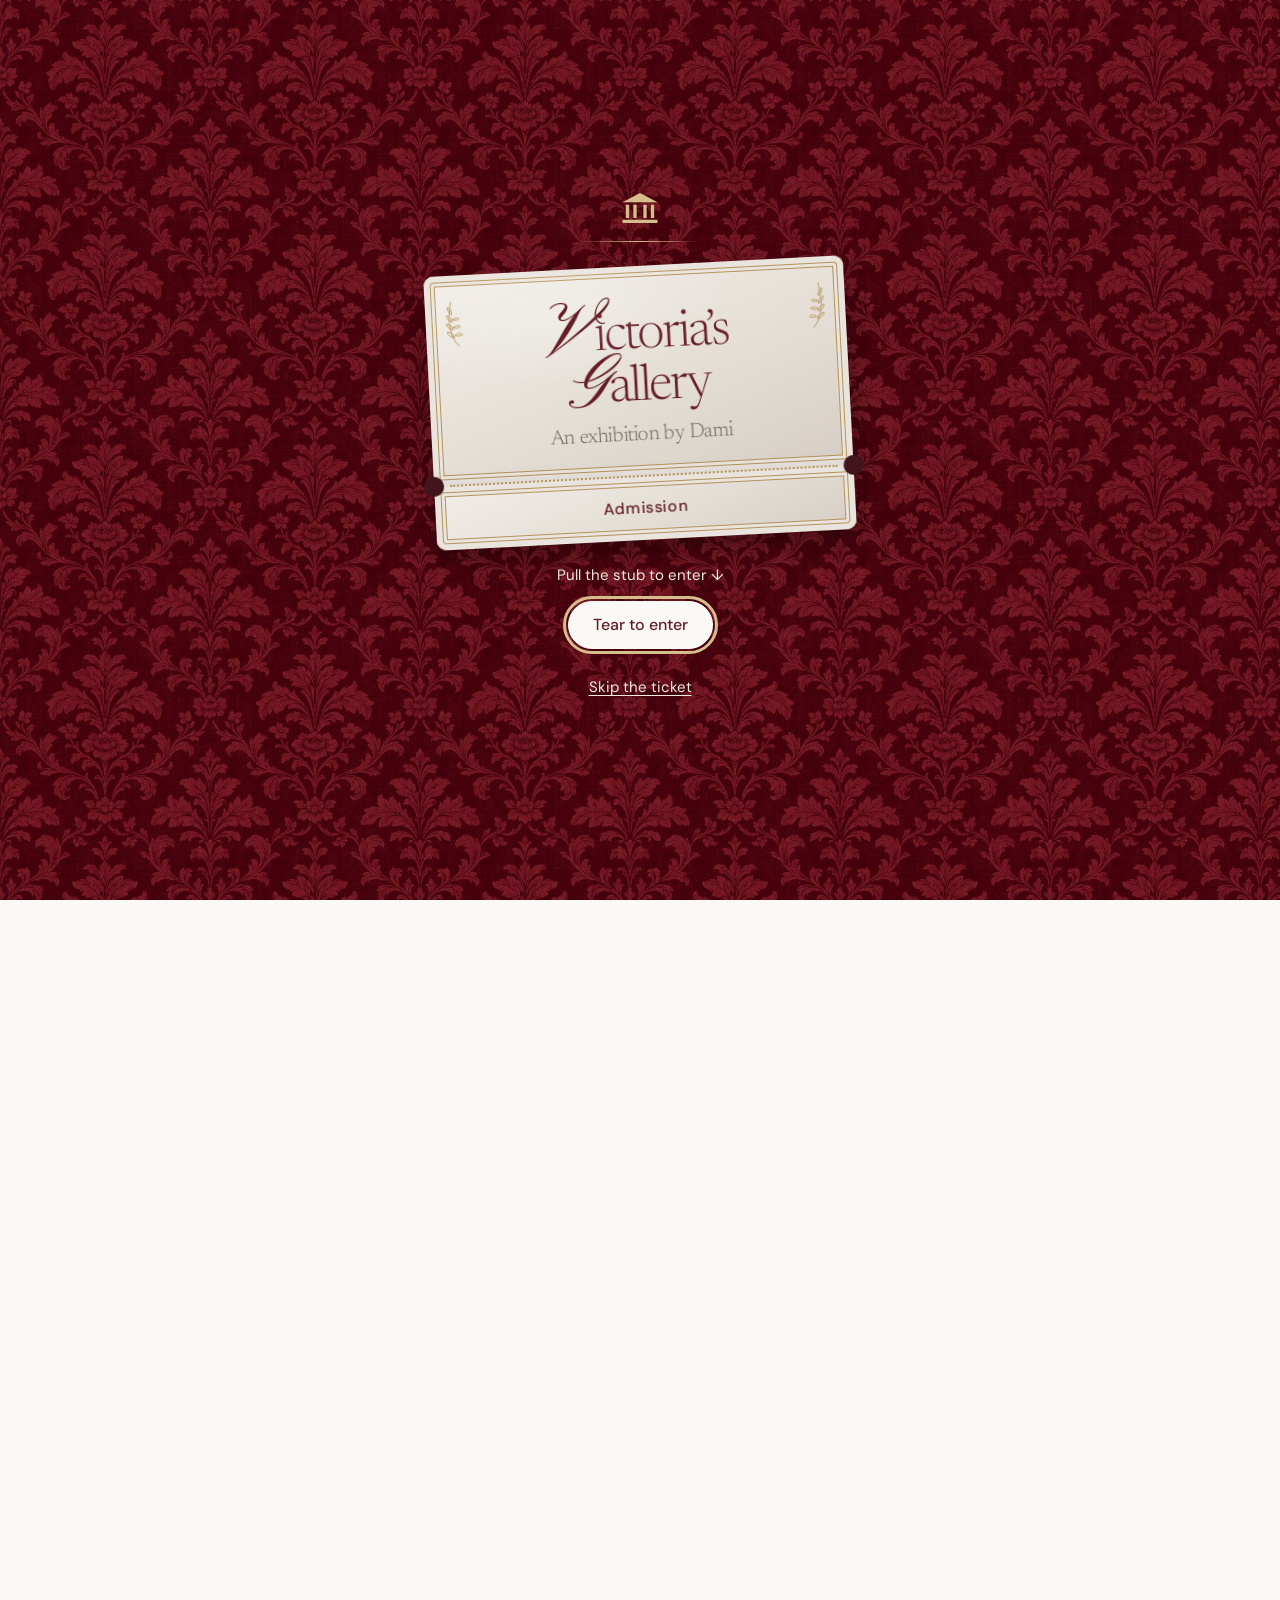
==== index.html @ 3608da14 "Experience as an open list (What I've been working on): skills sentence, roles with one line and a c" ====
<!doctype html>
<html lang="en" class="no-js">
<head>
<meta charset="utf-8">
<meta name="viewport" content="width=device-width, initial-scale=1, viewport-fit=cover">
<title>Victoria Kayode · Victoria's Gallery</title>
<meta name="description" content="Victoria's Gallery: the portfolio of Victoria Kayode, a computer engineer working across product, research and design, and an artist.">
<meta property="og:title" content="Victoria's Gallery · Victoria Kayode">
<meta property="og:description" content="An exhibition of product, engineering and art by Victoria Kayode.">
<meta property="og:type" content="website">
<meta name="theme-color" content="#FAF9F6">
<link rel="icon" href="assets/favicon.svg" type="image/svg+xml">
<link rel="preconnect" href="https://fonts.googleapis.com">
<link rel="preconnect" href="https://fonts.gstatic.com" crossorigin>
<link rel="stylesheet" href="https://fonts.googleapis.com/css2?family=Newsreader:ital,opsz,wght@0,6..72,200..600;1,6..72,200..600&family=Pinyon+Script&family=DM+Sans:opsz,wght@9..40,300..600&display=swap">
<link rel="stylesheet" href="css/tokens.css">
<link rel="stylesheet" href="css/site.css">
<link rel="stylesheet" href="css/soft.css">
<script>
/* Show the ticket once per session, unless arriving at a section link (for example, back from a case study). */
(function(){var d=document.documentElement;d.classList.remove('no-js');d.classList.add('js');
  var torn=false;try{torn=sessionStorage.getItem('vg-torn')==='1'}catch(e){}
  if(!torn&&!location.hash)d.classList.add('ticketing');})();
</script>
</head>
<body>
<a class="skip" href="#main">Skip to content</a>

<!-- 01 · Exhibition ticket -->
<div class="entrance" id="entrance" role="region" aria-label="Exhibition ticket">
  <svg class="entrance-mark" viewBox="0 0 48 40" aria-hidden="true"><use href="#museum"/></svg>
  <i class="entrance-rule" aria-hidden="true"></i>
  <div class="ticket-scene" id="scene">
    <div class="ticket" id="ticket">
      <div class="ticket-main">
        <svg class="laurel laurel-l" viewBox="0 0 40 90" aria-hidden="true"><use href="#laurel"/></svg>
        <svg class="laurel laurel-r" viewBox="0 0 40 90" aria-hidden="true"><use href="#laurel"/></svg>
        <p class="ticket-title"><span class="sr-only">Victoria’s Gallery</span><span aria-hidden="true"><span class="sw">V</span>ictoria’s <span class="sw sw-g">G</span>allery</span></p>
        <p class="ticket-sub">An exhibition by Dami</p>
      </div>
      <div class="perf" aria-hidden="true"><i></i></div>
      <div class="stub" id="stub" role="button" tabindex="0" aria-label="Tear the ticket to enter the gallery">
        <span class="orn" aria-hidden="true"></span><span class="admission">Admission</span><span class="orn" aria-hidden="true"></span>
      </div>
    </div>
  </div>
  <p class="tear-hint" aria-hidden="true">Pull the stub to enter <span class="nudge">↓</span></p>
  <button class="btn btn-primary" id="tear" type="button">Tear to enter</button>
  <a class="skip-ticket" id="skip-ticket" href="#home">Skip the ticket</a>
</div>

<header class="nav" id="nav">
  <div class="nav-in">
    <a class="brand" href="#home"><svg viewBox="0 0 48 40" aria-hidden="true"><use href="#museum"/></svg><span>Victoria’s Gallery</span></a>
    <nav aria-label="Sections">
      <ul>
        <li><a href="#home" data-group="home">Home</a></li>
        <li><a href="#work" data-group="work">Work</a></li>
        <li><a href="#experience" data-group="experience">Experience</a></li>
        <li><a href="#about" data-group="about">About</a></li>
        <li><a href="#playground" data-group="playground">Playground</a></li>
      </ul>
    </nav>
  </div>
</header>

<main id="main">

  <!-- Hero -->
  <section id="home" class="poster" data-tone="light" data-group="home" aria-labelledby="hero-h">
    <div class="poster-row">
      <a class="f1" href="#playground" aria-label="Firelight, a digital painting. Go to the Playground"><span class="pframe pframe--portrait"><span class="pf-art"><img src="assets/art/neon.webp" alt=""></span><img class="pf-frame" src="assets/frames/frame-portrait.webp" alt="" draggable="false"></span></a>
      <a class="f2" href="case-study.html?p=locit" aria-label="LOCIT case study"><span class="pframe pframe--landscape"><span class="pf-art"><img src="assets/projects/locit/app-screens-hd.webp" alt="" fetchpriority="high"></span><img class="pf-frame" src="assets/frames/frame-landscape.webp" alt="" draggable="false"></span></a>
      <a class="f3" href="#playground" aria-label="Study of an Eye, a digital painting. Go to the Playground"><span class="pframe pframe--oval"><span class="pf-art"><img src="assets/art/glitter-eye.webp" alt=""></span><img class="pf-frame" src="assets/frames/frame-oval.webp" alt="" draggable="false"></span></a>
      <a class="f4" href="case-study.html?p=fairy-job-mother" aria-label="Fairy Job Mother case study"><span class="pframe pframe--landscape"><span class="pf-art"><img src="assets/projects/fairy-job-mother/storybook-hero.webp" alt=""></span><img class="pf-frame" src="assets/frames/frame-landscape.webp" alt="" draggable="false"></span></a>
      <a class="f5" href="#playground" aria-label="Of the Sky, a digital painting. Go to the Playground"><span class="pframe pframe--portrait"><span class="pf-art"><img src="assets/art/candlelight.webp" alt=""></span><img class="pf-frame" src="assets/frames/frame-portrait.webp" alt="" draggable="false"></span></a>
    </div>
    <div class="poster-foot">
      <h1 class="poster-name" id="hero-h" tabindex="-1"><span class="sr-only">Victoria Kayode</span><span aria-hidden="true"><span class="sw">V</span>ictoria <span class="sw sw-k">K</span>ayode</span></h1>
      <p class="poster-line">Computer engineer working across product, AI and art</p>
      <div class="actions"><a class="btn btn-primary" id="enter" href="#work">See the work</a><a class="btn btn-secondary" href="assets/Victoria_Kayode_Resume.pdf" download>Résumé</a></div>
    </div>
  </section>

  <!-- The exhibition: vertical scroll walks one continuous wall sideways -->
  <section id="work" class="exhibition" data-tone="dark" data-group="work" aria-labelledby="work-h">
    <div class="ex-stage" id="ex-stage">
      <div class="ex-wall" id="ex-wall">
        <div class="ex-item ex-panel ex-intro">
          <p class="label sig">Gallery I</p>
          <h2 id="work-h" tabindex="-1" data-swash>Product &amp; Technology</h2>
          <p>Things I have built and designed. Keep scrolling to walk along the wall; select a frame to read its story.</p>
          <a class="ex-link" href="work.html">View all projects</a>
        </div>
        <div class="ex-room ex-room--work" id="ex-projects"></div>
        <div class="ex-item ex-panel ex-end">
          <p class="label sig">End of Gallery I</p>
          <p class="ex-end-line" data-swash>Thanks for walking through</p>
          <a class="ex-link" href="work.html">View all projects</a>
          <a class="ex-link" href="#experience">Experience</a>
        </div>
      </div>
      <div class="ex-progress" aria-hidden="true"><i id="ex-bar"></i></div>
    </div>
  </section>

  <!-- Experience: an open list, like the captions beside work in a gallery. Roles, then education, then communities -->
  <section id="experience" class="experience" data-tone="light" data-group="experience" aria-labelledby="exp-h">
    <div class="exp-in">
      <h2 id="exp-h" data-pop data-swash>What I’ve been working on</h2>
      <p class="skills" data-pop>Along the way, I’ve worked on <a href="case-study.html?p=news-corp">product research</a>, <a href="case-study.html?p=locit">project planning</a>, <a href="case-study.html?p=pi-logger">hardware and software integration</a>, and <a href="case-study.html?p=ai-evaluation">testing</a>.</p>
      <div class="xp-group" data-pop>
        <p class="label">Experience</p>
        <ul class="xp-list">
            <li class="xp"><span class="xp-mark" aria-hidden="true">H</span><div class="xp-body"><div class="xp-head"><p class="xp-title"><span class="xp-org">Handshake AI</span><span class="xp-sep" aria-hidden="true">/</span><span class="xp-role">AI Evaluation &amp; Technical Research Analyst</span></p><span class="xp-dates">Nov 2025 – present</span></div><p class="xp-note">I test how AI models handle technical questions, find where their reasoning breaks, and document corrections. <a href="case-study.html?p=ai-evaluation">How I work</a></p></div></li>
            <li class="xp"><span class="xp-mark" aria-hidden="true">NC</span><div class="xp-body"><div class="xp-head"><p class="xp-title"><span class="xp-org">News Corp</span><span class="xp-sep" aria-hidden="true">/</span><span class="xp-role">AI Product Manager Intern</span></p><span class="xp-dates">Aug – Oct 2025</span></div><p class="xp-note">I built five audience personas from 500+ survey responses and proposed three AI personalization features. <a href="case-study.html?p=news-corp">Case study</a></p></div></li>
            <li class="xp"><span class="xp-mark" aria-hidden="true">L</span><div class="xp-body"><div class="xp-head"><p class="xp-title"><span class="xp-org">LOCIT</span><span class="xp-sep" aria-hidden="true">/</span><span class="xp-role">Team Lead, senior capstone</span></p><span class="xp-dates">Spring – Fall 2024</span></div><p class="xp-note">I led our four-person team from design through testing of a GPS necklace and companion app. <a href="case-study.html?p=locit">Case study</a></p></div></li>
        </ul>
      </div>
      <div class="xp-group" data-pop>
        <p class="label">Education</p>
        <ul class="xp-list">
            <li class="xp"><span class="xp-mark" aria-hidden="true">KSU</span><div class="xp-body"><div class="xp-head"><p class="xp-title"><span class="xp-org">Kennesaw State University</span><span class="xp-sep" aria-hidden="true">/</span><span class="xp-role">B.S. Computer Engineering, Cum Laude</span></p><span class="xp-dates">Dec 2024</span></div></div></li>
        </ul>
      </div>
      <div class="xp-group" data-pop>
        <p class="label">Communities</p>
        <ul class="xp-list">
            <li class="xp"><span class="xp-mark" aria-hidden="true">NSBE</span><div class="xp-body"><div class="xp-head"><p class="xp-title"><span class="xp-org">National Society of Black Engineers</span></p></div></div></li>
            <li class="xp"><span class="xp-mark" aria-hidden="true">SWE</span><div class="xp-body"><div class="xp-head"><p class="xp-title"><span class="xp-org">Society of Women Engineers</span></p></div></div></li>
            <li class="xp"><span class="xp-mark" aria-hidden="true">ASA</span><div class="xp-body"><div class="xp-head"><p class="xp-title"><span class="xp-org">African Students Association</span></p></div></div></li>
        </ul>
      </div>
      <a class="about-resume" id="resume-about" href="#" data-pop>Download my résumé</a>
    </div>
  </section>

  <!-- 05 · About: Victoria's story in her words, then where she has worked and spent her time, then where to go next -->
  <section id="about" class="about" data-tone="cream" data-group="about" aria-labelledby="about-h">
    <div class="about-in">
      <div class="about-top">
        <div class="about-text">
          <p class="label sig" data-pop>About the curator</p>
          <h2 id="about-h" data-pop data-swash>I like trying things.</h2>
          <p class="about-lead" data-pop>I’m Dami, a computer engineer and artist based in Atlanta.</p>
          <p data-pop>I’ll get curious about something, start learning it, and suddenly I have another project.</p>
          <p data-pop>For a while, that made choosing a career hard. I enjoyed engineering, but I also liked thinking about how something should look, what it should do, and whether anyone would actually find it useful.</p>
          <p data-pop>I’ve been drawing since I was a child, and it still shapes how I work. Art taught me to step back, look closely at the details, and think about things differently.</p>
          <p data-pop>What’s stuck with me through all of it is how much I enjoy figuring out what something should do, working through the details with a team, and testing it until it works. I’m looking for opportunities in product, project engineering, and quality where I can do more of that.</p>
        </div>
        <figure class="about-fig" data-pop>
          <div class="museum-collage">
            <img class="mc-main" src="assets/about/museum-visit.webp" alt="Victoria at a museum, seen from behind, tying a white hair bow beside a marble statue in front of a deep red gallery wall." loading="lazy" decoding="async">
            <img class="mc-side" src="assets/about/portrait-wall.webp" alt="A museum wall hung with rows of nineteenth-century portrait paintings in wooden frames." loading="lazy" decoding="async">
            <img class="mc-front" src="assets/about/marble-statue.webp" alt="A white marble statue of a woman standing beside a deer, in a gallery hung with landscape paintings." loading="lazy" decoding="async">
          </div>
          <figcaption>I spend a lot of time looking at art. It felt right to put my own work in a gallery, too.</figcaption>
        </figure>
      </div>

      <div class="about-block" data-pop>
        <p class="label">Outside of work you can find me…</p>
        <ul class="pastimes">
          <li><span class="p-verb">watching</span> anime</li>
          <li><span class="p-verb">taking</span> photos</li>
          <li><span class="p-verb">painting</span> digital portraits, <a href="#playground">see the Playground</a></li>
          <li><span class="p-verb">wandering</span> through museums</li>
          <li><span class="p-verb">taking</span> a good nap</li>
        </ul>
      </div>

      <div class="about-next" data-pop>
        <p class="next-big">I’m job hunting right now and always up for a chat about product, engineering or art. <a href="https://www.linkedin.com/in/victoriakayode" target="_blank" rel="noopener">Say hi on LinkedIn<span class="sr-only"> (opens in a new tab)</span></a></p>
        <p class="next-small">Or keep walking: <a href="#work">the gallery</a> · <a href="#playground">the Playground</a></p>
      </div>
    </div>
  </section>

  <!-- Gallery II: the Playground, a salon hang of Victoria's own artwork -->
  <section id="playground" class="salon" data-tone="dark" data-group="playground" aria-labelledby="play-h">
    <div class="salon-wall" id="salon">
      <div class="salon-col salon-col--1">
        <div class="title-card">
          <p class="label sig">Gallery II</p>
          <h2 id="play-h" tabindex="-1" data-swash>The Playground</h2>
          <p class="tc-note">Digital portraits, paintings and drawings. I’ve been drawing since I was a child.</p>
          <p class="tc-hint">Select a piece to see it up close</p>
        </div>
      </div>
    </div>
  </section>

  <!-- 07 · Leave a doodle -->
  <section id="doodle" class="doodle" data-tone="cream" data-group="about" aria-labelledby="doodle-h">
    <h2 id="doodle-h" data-pop data-swash>Leave a doodle</h2>
    <p class="sub" data-pop>A space for visitors to create</p>
    <a class="skip-doodle" href="#contact">Skip the doodle</a>
    <div class="doodle-layout">
      <div class="doodle-frame" data-pop>
        <span class="pframe pframe--landscape"><span class="pf-art"><canvas id="pad" role="img" aria-label="Drawing canvas. Drawing needs a mouse, pen or touch."></canvas></span><img class="pf-frame" src="assets/frames/frame-landscape.webp" alt="" aria-hidden="true" draggable="false" loading="lazy" decoding="async"></span>
      </div>
      <div class="tools" role="toolbar" aria-label="Doodle tools">
        <div class="swatches" id="swatches"></div>
        <button class="tool" id="size" type="button" aria-label="Brush size: medium"><svg viewBox="0 0 24 24" aria-hidden="true"><path d="M4 20c2 0 4-1 5-3l9-9-3-3-9 9c-2 1-3 3-2 6z"/></svg>Size <span id="size-l">M</span></button>
        <button class="tool" id="undo" type="button">Undo</button>
        <button class="tool" id="clear" type="button">Clear</button>
        <button class="tool" id="save" type="button">Save</button>
      </div>
    </div>
    <p class="doodle-note">Drawing needs a mouse, pen or touch. Doodles stay on your device; nothing is uploaded.</p>
  </section>

  <!-- 08 · Closing -->
  <section id="contact" class="closing" data-tone="cream" aria-labelledby="contact-h">
    <div class="heart-frame" data-pop aria-hidden="true"><span class="pframe pframe--landscape"><span class="pf-art"><svg viewBox="0 0 60 50"><path d="M30 44C12 32 6 24 6 16a11 11 0 0 1 24-4 11 11 0 0 1 24 4c0 8-6 16-24 28z"/></svg></span><img class="pf-frame" src="assets/frames/frame-landscape.webp" alt="" aria-hidden="true" draggable="false" loading="lazy" decoding="async"></span></div>
    <h2 id="contact-h" data-pop data-swash>Let’s make something meaningful</h2>
    <div class="contact-actions" data-pop id="contact-actions"></div>
  </section>
</main>

<footer class="foot">
  <p class="foot-mark"><span class="orn" aria-hidden="true"></span> Victoria’s Gallery <span class="orn" aria-hidden="true"></span></p>
  <p>© 2026 Victoria Kayode · <a href="work.html">Quick view of all work</a></p>
</footer>

<dialog class="lightbox" id="lightbox" aria-labelledby="lb-title">
  <div class="lb-frame" id="lb-art"></div>
  <div class="wall-label lb-label">
    <h2 class="wl-title" id="lb-title"></h2>
    <p class="wl-lines" id="lb-meta"></p>
    <p class="wl-artist">Victoria Kayode</p>
    <p class="wl-story" id="lb-blurb"></p>
  </div>
  <div class="lb-nav">
    <button class="btn btn-secondary" id="lb-prev" type="button" aria-label="Previous artwork">‹ Prev</button>
    <button class="btn btn-secondary" id="lb-next" type="button" aria-label="Next artwork">Next ›</button>
    <button class="btn btn-primary" id="lb-close" type="button">Close</button>
  </div>
</dialog>

<svg width="0" height="0" style="position:absolute" aria-hidden="true">
  <symbol id="museum" viewBox="0 0 48 40"><path d="M24 2 3 13h42L24 2z" fill="currentColor"/><path d="M7 16h4v16H7zM16 16h4v16h-4zM28 16h4v16h-4zM37 16h4v16h-4z" fill="currentColor"/><path d="M3 34h42v4H3z" fill="currentColor"/></symbol>
  <symbol id="laurel" viewBox="0 0 40 90"><g fill="none" stroke="currentColor" stroke-width="1.6" stroke-linecap="round"><path d="M30 86C14 70 10 46 18 6"/><path d="M22 70c-8 0-12-6-12-10 6 0 11 4 12 10zM20 56c-8-1-11-7-11-11 6 1 10 5 11 11zM19 42c-7-2-10-8-9-12 5 2 9 6 9 12zM19 28c-6-3-8-9-7-13 5 3 8 7 7 13zM24 66c6-4 11-3 13 0-5 3-9 3-13 0zM21 52c6-4 11-4 13-1-5 3-9 4-13 1zM20 38c6-4 10-4 12-1-5 3-8 3-12 1z"/></g></symbol>
</svg>

<script src="js/swash.js" defer></script>
<script src="js/exhibition.js" defer></script>
<script src="js/site.js" defer></script>
</body>
</html>
---- css/tokens.css ----
/* Victoria's Gallery design tokens (Nov 2026 direction: clean modern gallery, burgundy exhibition).
   Swap values here and every page follows. Gold is decoration only on light backgrounds (2.75:1);
   on burgundy use --gold-light for small text (6.6:1). */
:root{
  --paper:#FAF9F6;      /* main almost-white background */
  --ivory:#F0ECE4;      /* soft surfaces, museum labels */
  --burgundy:#651E28;   /* exhibition wall, primary buttons */
  --wine:#42151C;       /* deep accents */
  --charcoal:#282522;   /* text */
  --muted:#6D665F;      /* secondary text on light (5.4:1) */
  --gold:#B49359;       /* decorative antique gold */
  --gold-light:#D6BE8C; /* gold for small text on burgundy */
  --line:#DDD5C8;       /* hairlines on light */

  /* names used by earlier components, mapped onto the new palette */
  --cream:var(--paper); --parchment:var(--paper); --champagne:var(--ivory);
  --burgundy-ink:var(--burgundy); --door:var(--burgundy); --wall:var(--burgundy); --wall-deep:var(--wine); --bordeaux:var(--wine);
  --ink:var(--charcoal); --brass:var(--muted); --gold-bright:var(--gold-light); --taupe:var(--line);
  --stone:var(--ivory); --oxblood:var(--wine); --brick:var(--burgundy); --night:var(--charcoal);

  /* doodle swatches, sampled from storyboard screen 07 */
  --sw-burgundy:#5A101B; --sw-rose:#BD5965; --sw-ochre:#D09641; --sw-green:#737054; --sw-blue:#7A86A6; --sw-lavender:#B69AB7;

  --font-display:"Newsreader",Georgia,"Times New Roman",serif;  /* was "Bodoni Moda" until Nov 2026 */
  --font-script:"Pinyon Script","Snell Roundhand",cursive;
  --font-body:"DM Sans",system-ui,-apple-system,"Segoe UI",sans-serif;  /* was "Inter" until Nov 2026 */

  --s1:4px; --s2:8px; --s3:12px; --s4:16px; --s5:24px; --s6:32px; --s7:48px; --s8:72px; --s9:112px;
  --gutter:max(20px,env(safe-area-inset-left,0px)); --max:1200px;
  --r-img:10px; --r-pill:999px;
  --shadow:0 14px 28px rgba(40,37,34,.18);

  --ease-out:cubic-bezier(.2,.7,.2,1); --ease-spring:cubic-bezier(.3,.7,.2,1);
  --t-micro:150ms; --t-reveal:480ms; --t-spot:450ms; --t-move:600ms;

  --nav-h:88px;
}
@media (min-width:720px){:root{--gutter:max(32px,env(safe-area-inset-left,0px)); --nav-h:68px}}
---- css/site.css ----
/* Victoria's Gallery. Phone first, then tablet and desktop.
   Every section sets its own background and color. Motion is optional: see the reduced-motion block at the end. */
@view-transition{navigation:auto}
:root{--damask:300px}
@media (min-width:1024px){:root{--damask:420px}}
*{box-sizing:border-box}
html{overflow-x:clip;scroll-padding-top:var(--nav-h);-webkit-text-size-adjust:100%}
body{margin:0;background:var(--paper);color:var(--charcoal);font:400 16px/1.65 var(--font-body);-webkit-font-smoothing:antialiased}
@media (min-width:1024px){body{font-size:17px}}
img{max-width:100%;display:block}
a{color:inherit}
h1,h2,h3{font-family:var(--font-display);font-optical-sizing:auto;font-weight:300;margin:0;text-wrap:balance;line-height:1.05;letter-spacing:-.035em;color:var(--charcoal)}
h3{font-weight:400;letter-spacing:-.01em}
em{font-family:var(--font-display);font-style:normal;font-weight:400}
.hero-line em{font-style:italic}
p{margin:0}
.skip{position:absolute;left:-9999px;top:8px;z-index:300;background:var(--ink);color:var(--cream);padding:12px 16px;border-radius:var(--r-pill)}
.skip:focus{left:8px}
:focus-visible{outline:3px solid var(--burgundy-ink);outline-offset:2px}
[data-tone="dark"] :focus-visible,.entrance :focus-visible,.nav.on-dark :focus-visible{outline-color:var(--gold-bright)}
.label{font:500 13px/1.4 var(--font-body);letter-spacing:.02em;color:var(--muted)}
.lede{font:italic 400 19px/1.45 var(--font-display)}
.caption{font-size:14px;opacity:.85}
.placeholder{border:1.5px dashed var(--brass);background:repeating-linear-gradient(135deg,rgba(90,70,54,.08) 0 8px,transparent 8px 16px);
  color:var(--brass);padding:12px 14px;border-radius:8px;font-size:14px}

/* one button style, one secondary */
.btn{display:inline-flex;align-items:center;justify-content:center;gap:8px;min-height:48px;padding:0 24px;border-radius:var(--r-pill);
  font:600 16px/1 var(--font-body);text-decoration:none;cursor:pointer;border:1.5px solid transparent;transition:transform var(--t-micro),filter var(--t-micro)}
.btn-primary{background:var(--door);color:var(--cream);border-color:var(--door)}
.btn-secondary{background:var(--cream);color:var(--burgundy-ink);border-color:var(--burgundy-ink)}
.btn:hover{transform:translateY(-1px);filter:brightness(.92)}
.btn:active{transform:scale(.98)}
.btn[aria-disabled="true"],.btn:disabled{opacity:.55;cursor:not-allowed;transform:none;filter:none}
.btn svg{width:18px;height:18px;fill:none;stroke:currentColor;stroke-width:1.5;stroke-linecap:round;stroke-linejoin:round}

/* Picture frames: Victoria's supplied gilt frames (assets/frames). The picture sits behind the frame's transparent
   opening, tucked a little under the molding; each frame keeps its own proportions via aspect-ratio. */
.pframe{--ratio:1416/1062;--t:20.62%;--r:14.41%;--b:21%;--l:14.27%;--bleed:.6%;
  position:relative;display:block;width:100%;aspect-ratio:var(--ratio)}
.pframe--landscape{--ratio:1416/1062;--t:20.62%;--r:14.41%;--b:21%;--l:14.27%}
.pframe--portrait{--ratio:973/1297;--t:13.57%;--r:17.37%;--b:13.34%;--l:17.06%}
.pframe--oval{--ratio:1108/1293;--t:20.42%;--r:20.67%;--b:17.25%;--l:19.77%;--bleed:.4%}
.pframe>.pf-art{position:absolute;z-index:0;overflow:hidden;background:var(--parchment);
  top:calc(var(--t) - var(--bleed));right:calc(var(--r) - var(--bleed));bottom:calc(var(--b) - var(--bleed));left:calc(var(--l) - var(--bleed));
  box-shadow:inset 0 3px 12px rgba(0,0,0,.45)}
.pframe--oval>.pf-art{border-radius:50%}
.pframe>.pf-art>img{display:block;width:100%;height:100%;object-fit:cover;object-position:top}
.pframe>.pf-frame{position:absolute;inset:0;z-index:1;width:100%;height:100%;pointer-events:none;user-select:none;-webkit-user-drag:none;filter:drop-shadow(0 14px 18px rgba(0,0,0,.45))}
.frame-ph{display:grid;place-items:center;text-align:center;padding:16px;height:100%;color:var(--brass);font:600 12px/1.4 var(--font-body);letter-spacing:.12em;text-transform:uppercase;
  background:repeating-linear-gradient(135deg,#E4DED6 0 10px,#D8D1C7 10px 20px)}
/* ===== 01 ticket ===== */
.entrance{display:none}
.ticketing .entrance{display:flex}
.ticketing body{overflow:hidden}
.entrance{position:fixed;inset:0;z-index:200;flex-direction:column;align-items:center;justify-content:center;gap:16px;overflow:hidden;
  padding:calc(24px + env(safe-area-inset-top,0px)) var(--gutter) calc(24px + env(safe-area-inset-bottom,0px));color:var(--cream);
  background:url(../assets/frames/damask.jpg) 0 0/var(--damask) var(--damask),radial-gradient(120% 70% at 50% 0,var(--brick),transparent 70%),var(--wall-deep);
  transition:opacity .45s ease}
.entrance::after{content:"";position:absolute;inset:auto 0 0;height:60%;background:radial-gradient(70% 90% at 50% 100%,rgba(228,222,214,.7),transparent 70%);opacity:0;transition:opacity .5s ease;pointer-events:none}
.entrance.leaving::after{opacity:1}
.entrance.leaving{opacity:0;transition-delay:.2s}
.entrance-mark{width:40px;height:34px;color:var(--gold-bright)}
.entrance-rule{width:120px;height:1px;background:linear-gradient(90deg,transparent,var(--gold-bright),transparent);margin-bottom:8px}
.ticket-scene{perspective:900px;width:min(82vw,420px)}
.ticket{transform-style:preserve-3d;transform:rotate(-3deg);transition:transform .6s var(--ease-out),opacity .45s ease;animation:drop .7s var(--ease-spring) both}
@keyframes drop{from{opacity:0;transform:translateY(-40px) rotate(-3deg)}70%{transform:translateY(4px) rotate(-3deg)}to{opacity:1;transform:rotate(-3deg)}}
.ticket.sway{animation:drop .7s var(--ease-spring) both,sway 6s ease-in-out .7s 2}
@keyframes sway{0%,100%{transform:rotate(-3deg) rotateX(1.2deg) rotateY(-1.2deg)}50%{transform:rotate(-3deg) rotateX(-1.2deg) rotateY(1.2deg)}}
.ticket-main,.stub{position:relative;background:linear-gradient(160deg,#F2EEE8,#E4DED6 55%,#D6CEC4);color:var(--burgundy-ink);
  box-shadow:inset 0 0 0 6px #E9E4DD,inset 0 0 0 7px var(--gold),inset 0 0 0 10px #E9E4DD,inset 0 0 0 11px var(--gold)}
.ticket-main{border-radius:10px 10px 0 0;padding:36px 44px 30px;text-align:center;filter:drop-shadow(0 18px 18px rgba(0,0,0,.35))}
.ticket-main::before{content:"";position:absolute;inset:0;border-radius:inherit;pointer-events:none;
  background:radial-gradient(60% 50% at var(--hx,30%) var(--hy,20%),rgba(255,255,255,.45),transparent 70%);mix-blend-mode:soft-light}
.ticket-title{font:300 clamp(36px,10.5vw,50px)/1.05 var(--font-display);letter-spacing:-.045em;padding-top:.15em}
.ticket-title .sw{font:400 1.5em/0 var(--font-script);letter-spacing:0;margin-right:.16em;position:relative;top:.06em}
.ticket-title .sw-g{margin-right:.02em}
.ticket-sub{font:300 clamp(17px,4.8vw,21px) var(--font-display);letter-spacing:-.02em;margin-top:10px;color:var(--brass)}
.laurel{position:absolute;top:22px;width:22px;height:52px;color:var(--gold)}
.laurel-l{left:16px}.laurel-r{right:16px;transform:scaleX(-1)}
.perf{position:relative;height:0;z-index:2}
.perf::before,.perf::after{content:"";position:absolute;top:-10px;width:20px;height:20px;border-radius:50%;background:var(--wall-deep)}
.perf::before{left:-10px}.perf::after{right:-10px}
.perf i{position:absolute;left:16px;right:16px;top:-1px;border-top:2px dotted var(--gold)}
.stub{border-radius:0 0 10px 10px;padding:20px 24px;display:flex;align-items:center;justify-content:center;gap:14px;cursor:grab;touch-action:none;user-select:none;-webkit-user-select:none;
  transform-origin:50% 0;transition:transform .32s var(--ease-spring),opacity .45s ease,clip-path .2s;min-height:64px;filter:drop-shadow(0 12px 12px rgba(0,0,0,.3))}
.stub .orn{width:6px;height:6px;color:var(--gold)}
.admission{font:500 16px var(--font-body);letter-spacing:.04em}
.stub.drag{transition:none;cursor:grabbing}
/* jagged torn edges, shown while tearing */
.tearing .ticket-main{clip-path:polygon(0 0,100% 0,100% 100%,96% calc(100% - 6px),92% 100%,88% calc(100% - 6px),84% 100%,80% calc(100% - 6px),76% 100%,72% calc(100% - 6px),68% 100%,64% calc(100% - 6px),60% 100%,56% calc(100% - 6px),52% 100%,48% calc(100% - 6px),44% 100%,40% calc(100% - 6px),36% 100%,32% calc(100% - 6px),28% 100%,24% calc(100% - 6px),20% 100%,16% calc(100% - 6px),12% 100%,8% calc(100% - 6px),4% 100%,0 calc(100% - 6px))}
.tearing .stub{clip-path:polygon(0 6px,4% 0,8% 6px,12% 0,16% 6px,20% 0,24% 6px,28% 0,32% 6px,36% 0,40% 6px,44% 0,48% 6px,52% 0,56% 6px,60% 0,64% 6px,68% 0,72% 6px,76% 0,80% 6px,84% 0,88% 6px,92% 0,96% 6px,100% 0,100% 100%,0 100%)}
.tearing .perf{opacity:0}
.stub.gone{transform:translate(40px,260px) rotate(16deg)!important;opacity:0}
.ticket.leave{transform:rotate(-3deg) rotateX(14deg) scale(.96) translateY(-24px)!important;opacity:0;animation:none}
.tear-hint{font:400 15px var(--font-body);color:var(--champagne);margin-top:10px}
.nudge{display:inline-block;animation:nudge 1.6s ease-in-out 3}
@keyframes nudge{50%{transform:translateY(4px)}}
.entrance .btn-primary{background:var(--parchment);color:var(--burgundy-ink);border-color:var(--parchment)}
.skip-ticket{display:inline-flex;align-items:center;min-height:44px;color:var(--champagne);font-size:15px;text-underline-offset:3px}
@media (min-width:1024px){.ticket-scene{width:420px}.ticket{transform:rotate(-2deg)}}

/* ===== nav ===== */
.nav{position:sticky;top:0;z-index:100;background:var(--cream);color:var(--burgundy-ink);border-bottom:1px solid var(--taupe);
  padding-top:env(safe-area-inset-top,0px);transition:background .3s,color .3s}
.nav.on-dark{background:var(--wall-deep);color:var(--cream)}
.nav-in{max-width:var(--max);margin:0 auto;padding:0 var(--gutter);height:var(--nav-h);display:flex;flex-direction:column;align-items:center;justify-content:center;gap:0}
.brand{display:inline-flex;align-items:center;gap:10px;min-height:44px;text-decoration:none;font:400 19px var(--font-display);letter-spacing:-.01em}
.brand svg{width:26px;height:22px}
.nav ul{list-style:none;margin:0;padding:0;display:flex;gap:2px}
.nav ul a{display:inline-flex;align-items:center;min-height:44px;padding:0 12px;text-decoration:none;font:500 15px var(--font-body);position:relative}
.nav ul a::after{content:"";position:absolute;left:12px;right:12px;bottom:8px;height:2px;background:var(--gold-bright);transform:scaleX(0);transition:transform .25s var(--ease-out)}
.nav ul a[aria-current]::after{transform:scaleX(1)}
.nav ul a[aria-current]{font-weight:600}
@media (max-width:480px){.nav ul{gap:0}.nav ul a{padding:0 7px;font-size:14px}.nav ul a::after{left:7px;right:7px}}
@media (max-width:379px){.nav ul li:first-child{display:none}}
@media (min-width:720px){.nav-in{flex-direction:row;justify-content:space-between}}
.ticketing .nav,.ticketing main,.ticketing .foot{visibility:hidden}

section{position:relative}

/* ===== hero ===== */

/* ===== exhibition: one wall, moved sideways by vertical scroll (js/exhibition.js) ===== */
.exhibition{--gap:7vw;--h:calc(100svh - var(--nav-h) - 250px);position:relative;background:var(--burgundy);color:var(--ivory)}
.ex-stage{position:sticky;top:var(--nav-h);height:calc(100svh - var(--nav-h));overflow:clip;display:flex;align-items:center;
  background:linear-gradient(rgba(66,21,28,.55),transparent 22%,transparent 70%,rgba(66,21,28,.6)),var(--burgundy)}
.ex-stage::before{content:"";position:absolute;left:0;right:0;top:22px;height:1px;background:var(--gold);opacity:.5;z-index:1}
.ex-wall{position:relative;display:flex;align-items:center;gap:var(--gap);height:100%;flex:none;width:max-content;min-width:100%;will-change:transform}
/* Gallery I hangs on the same damask as the Playground; the paper travels with the frames as you walk */
.ex-wall::before{content:"";position:absolute;inset:0;z-index:0;pointer-events:none;
  background:image-set(url(../assets/frames/damask.webp) type("image/webp"),url(../assets/frames/damask.jpg) type("image/jpeg")) 0 0/var(--damask) var(--damask);opacity:.5}
.ex-room{display:flex;align-items:center;gap:var(--gap);height:100%;position:relative}
.ex-art{display:flex;align-items:center;gap:var(--gap);height:100%}
/* the Playground room hangs on damask, fading in and out at its edges */
.ex-room--art::before{content:"";position:absolute;top:0;bottom:0;left:calc(var(--gap) * -.5);right:calc(var(--gap) * -.5);z-index:0;pointer-events:none;
  background:image-set(url(../assets/frames/damask.webp) type("image/webp"),url(../assets/frames/damask.jpg) type("image/jpeg")) 0 0/var(--damask) var(--damask);opacity:.5;
  -webkit-mask-image:linear-gradient(90deg,transparent,#000 12%,#000 88%,transparent);mask-image:linear-gradient(90deg,transparent,#000 12%,#000 88%,transparent)}
.ex-item{flex:none;position:relative;z-index:1;display:flex;flex-direction:column;align-items:center;isolation:isolate}
.ex-panel{width:min(74vw,400px);align-items:flex-start;color:var(--ivory)}
.ex-panel .label{color:var(--gold-light)}
.ex-panel h2{color:var(--ivory);font-size:clamp(38px,10vw,60px);margin:10px 0 14px}
.ex-panel h2 em{color:var(--gold-light)}
.ex-panel p{max-width:34ch;color:rgba(240,236,228,.86)}
.ex-link{display:inline-flex;align-items:center;min-height:44px;margin-top:10px;margin-right:18px;color:var(--gold-light);font:500 15px var(--font-body);text-underline-offset:4px}
.ex-end-line{font:300 clamp(30px,8vw,44px)/1.1 var(--font-display);letter-spacing:-.035em;color:var(--ivory)!important;margin:10px 0 8px}
.ex-end-line em{color:var(--gold-light)}

.ex-exhibit .ex-open{background:none;border:0;padding:0;font:inherit;cursor:pointer;display:flex;flex-direction:column;align-items:center;text-decoration:none;color:inherit;border-radius:4px}
.ex-exhibit .ex-open:focus-visible{outline:3px solid var(--gold-light);outline-offset:10px}
.ex-exhibit .pframe{width:var(--w);filter:brightness(calc(.6 + .4 * var(--light,0)));transition:transform .35s var(--ease-out)}
.ex-exhibit .ex-open:hover .pframe{transform:translateY(-4px)}
.ex-exhibit.f-landscape{--w:min(74vw,calc(var(--h) * 1.333),640px)}
.ex-exhibit.f-portrait{--w:min(58vw,calc(var(--h) * .75),420px)}
.ex-exhibit.f-oval{--w:min(58vw,calc(var(--h) * .857),400px)}
.ex-exhibit.is-small{--w:min(54vw,calc(var(--h) * .62),340px)}
.ex-exhibit.f-landscape.is-small{--w:min(66vw,calc(var(--h) * 1.05),500px)}
/* warm spotlight behind the frame, never on top of the artwork */
.ex-spot{position:absolute;z-index:-1;left:50%;top:44%;width:170%;aspect-ratio:1;transform:translate(-50%,-50%);pointer-events:none;border-radius:50%;
  background:radial-gradient(closest-side,rgba(255,222,165,.34),rgba(214,178,120,.14) 55%,transparent 100%);opacity:var(--light,0)}
.ex-spot::before{content:"";position:absolute;left:50%;bottom:58%;width:46%;height:120%;transform:translateX(-50%);
  background:linear-gradient(rgba(255,226,170,.16),transparent 80%);clip-path:polygon(40% 0,60% 0,100% 100%,0 100%)}
/* the museum label */
.ex-label{display:block;margin-top:20px;width:min(72vw,300px);padding:12px 16px 14px;background:var(--ivory);color:var(--charcoal);text-align:left;border-radius:2px;
  box-shadow:0 8px 18px rgba(30,8,12,.35);opacity:calc(.4 + .6 * var(--light,0));transform:translateY(calc((1 - var(--light,0)) * 8px))}
.ex-label .lbl-cat{display:block;font:500 10.5px/1.35 var(--font-body);letter-spacing:.14em;text-transform:uppercase;color:var(--muted)}
.ex-label .lbl-title{display:block;font:400 21px/1.15 var(--font-display);letter-spacing:-.01em;margin:4px 0 4px}
.ex-label .lbl-meta{display:block;font-size:13.5px;line-height:1.45;color:var(--muted)}
.ex-label .lbl-cta{display:block;margin-top:8px;font:500 13.5px var(--font-body);color:var(--burgundy)}
.ex-label .lbl-missing{display:inline-block;margin-top:6px;font:500 10.5px var(--font-body);letter-spacing:.1em;text-transform:uppercase;color:var(--muted);border:1px dashed var(--muted);padding:3px 6px;border-radius:2px}
.ex-exhibit .ex-open:hover .lbl-cta{text-decoration:underline;text-underline-offset:3px}
.ex-progress{position:absolute;left:var(--gutter);right:var(--gutter);bottom:max(18px,env(safe-area-inset-bottom,0px));height:2px;background:rgba(240,236,228,.18);z-index:2}
.ex-progress i{display:block;height:100%;width:100%;background:var(--gold-light);transform-origin:0 50%;transform:scaleX(0)}
@media (min-width:900px){.exhibition{--gap:clamp(96px,10vw,180px);--h:calc(100svh - var(--nav-h) - 230px)}.ex-label{width:300px}}
/* reduced motion, or no JS: the same exhibits as a calm vertical gallery, all lit */
.exhibition.is-static{height:auto!important;overflow-x:clip}
.exhibition.is-static .ex-stage{position:static;height:auto;overflow:visible;display:block;padding:56px 0 72px}
.exhibition.is-static .ex-wall,.exhibition.is-static .ex-room,.exhibition.is-static .ex-art{flex-direction:column;height:auto;transform:none!important;gap:64px}
.exhibition.is-static .ex-wall{padding:0 var(--gutter)!important}
.exhibition.is-static .ex-room--art{padding:48px 0}
.exhibition.is-static .ex-room--art::before{left:calc(var(--gutter) * -1);right:calc(var(--gutter) * -1);-webkit-mask-image:none;mask-image:none}
.exhibition.is-static .ex-progress{display:none}
.no-js .exhibition .ex-stage{position:static;height:auto}
@media (min-width:900px){.exhibition.is-static .ex-art,.exhibition.is-static .ex-room--work{flex-direction:row;flex-wrap:wrap;justify-content:center;align-items:flex-start}}

/* ===== shared pop-in ===== */
.js [data-pop]{opacity:0;transform:translateY(14px) scale(.97);transition:opacity var(--t-reveal) var(--ease-out),transform var(--t-reveal) var(--ease-out)}
.js [data-pop].in{opacity:1;transform:none}

/* ===== 05 about ===== */
.about{background:var(--cream);color:var(--ink);padding:var(--s7) var(--gutter) var(--s8)}
.about-grid{max-width:var(--max);margin:0 auto;display:grid;gap:24px}
.about-side{display:grid;grid-template-columns:auto 1fr;gap:16px 18px;align-items:center}
.portrait{width:132px}
.portrait .frame-ph{font-size:10px;padding:8px}
.about h2{font-size:clamp(26px,7vw,36px);color:var(--burgundy-ink)}
.about-actions{grid-column:1/-1;display:flex;flex-wrap:wrap;gap:10px}
.intro{font-size:17px;max-width:60ch}
.human{display:grid;gap:10px;margin:22px 0 8px;max-width:60ch}
.human h3,.journey-h{font-size:22px;color:var(--burgundy-ink)}
.journey-h{margin-top:28px}
.journey{list-style:none;margin:16px 0 0;padding:0 0 0 0;position:relative;display:grid;gap:34px;max-width:60ch}
.journey::before{content:"";position:absolute;left:10px;top:12px;bottom:12px;border-left:2px dotted var(--taupe)}
.journey-fill{position:absolute;left:10px;top:12px;width:2px;height:0;margin-left:0;background:var(--burgundy-ink);transition:height .15s linear}
.journey li{position:relative;padding-left:44px;min-height:24px}
.journey .node{position:absolute;left:0;top:2px;width:22px;height:22px;border-radius:50%;border:2px solid var(--burgundy-ink);background:var(--cream);transition:background .3s}
.journey .node::after{content:"";position:absolute;inset:-2px;border-radius:50%;border:2px solid var(--gold-bright);opacity:0}
.journey .mlabel{display:inline-block;font:500 18px var(--font-body);padding:2px 12px;margin-left:-12px;border-radius:var(--r-pill);transition:background .3s}
.journey .detail{margin-top:6px;color:var(--ink);font-size:15px;opacity:0;transform:translateY(8px);transition:opacity .4s var(--ease-out),transform .4s var(--ease-out)}
.journey .needs{display:block;margin-top:6px;font-size:13px;color:var(--brass)}
.journey li.lit .node{background:var(--gold-bright);border-color:var(--gold)}
.journey li.lit .mlabel{font-weight:600;background:var(--parchment)}
.journey li.lit .detail{opacity:1;transform:none}
.journey li.pulse .node::after{animation:pulse 1.6s var(--ease-out) 1}
@keyframes pulse{from{opacity:.9;transform:scale(1)}to{opacity:0;transform:scale(2.2)}}
@media (min-width:1024px){
  .about-grid{grid-template-columns:340px 1fr;gap:64px;align-items:start}
  .about-side{position:sticky;top:calc(var(--nav-h) + 32px);grid-template-columns:1fr;justify-items:start}
  .portrait{width:240px}
  .about h2{font-size:40px}
}

/* lightbox */
.lightbox{border:0;padding:20px 20px calc(20px + env(safe-area-inset-bottom,0px));width:min(92vw,560px);max-height:92vh;background:var(--parchment);color:var(--ink);border-radius:var(--r-img)}
.lightbox::backdrop{background:rgba(21,16,13,.8)}
.lb-frame{margin:0 auto 16px;width:min(100%,380px)}
.lb-frame .pframe--landscape{width:100%}
.lb-frame .pframe--portrait,.lb-frame .pframe--oval{width:min(100%,300px);margin:0 auto}
.lb-frame .pf-art>img{object-fit:contain;background:#fff}
.lb-frame .lb-img{display:block;width:auto;max-width:100%;max-height:min(62vh,560px);margin:0 auto;border-radius:2px;box-shadow:0 0 0 6px var(--gold),0 0 0 7px var(--wine),0 18px 40px rgba(40,37,34,.35)}
@media (min-width:720px){.lb-frame:has(.lb-img){width:min(100%,560px)}}
.lightbox h2{font-size:26px;color:var(--burgundy-ink)}
.lb-meta{color:var(--brass);font-size:14px;margin:4px 0 10px}
.lb-nav{display:flex;flex-wrap:wrap;gap:8px;margin-top:18px}

/* ===== 07 doodle ===== */
.doodle{background:var(--cream);color:var(--ink);padding:var(--s7) var(--gutter);text-align:center}
.doodle h2{font-size:clamp(28px,8vw,40px);color:var(--burgundy-ink)}
.flourish{color:var(--gold);font-weight:400}
.doodle .sub{font:400 16px var(--font-body);margin:6px 0 4px;color:var(--brass)}
.skip-doodle{display:inline-flex;align-items:center;min-height:44px;font-size:14px;color:var(--brass);text-underline-offset:3px}
.doodle-layout{max-width:760px;margin:12px auto 0;display:grid;gap:16px}
.doodle-frame{max-width:640px;width:100%;margin:0 auto}
.doodle-frame .pf-art{z-index:2}
#pad{display:block;width:100%;height:100%;background:#EFEAE3;touch-action:none;cursor:crosshair;position:relative;z-index:1;box-shadow:inset 0 2px 8px rgba(0,0,0,.25);transition:opacity .2s}
#pad.clearing{opacity:0}
.tools{display:flex;flex-wrap:wrap;align-items:center;justify-content:center;gap:8px}
.swatches{display:flex;gap:2px}
.swatches button{all:unset;width:44px;height:44px;display:grid;place-items:center;cursor:pointer;border-radius:50%}
.swatches button i{width:28px;height:28px;border-radius:50%;background:var(--c);box-shadow:inset 0 0 0 1px rgba(0,0,0,.15)}
.swatches button[aria-pressed="true"] i{box-shadow:0 0 0 2px var(--cream),0 0 0 4px var(--burgundy-ink)}
.swatches button:focus-visible{outline:3px solid var(--burgundy-ink);outline-offset:0}
.tool{display:inline-flex;align-items:center;gap:6px;min-height:44px;min-width:44px;padding:0 14px;border-radius:var(--r-pill);border:1.5px solid var(--burgundy-ink);background:var(--cream);color:var(--burgundy-ink);font:600 14px var(--font-body);cursor:pointer}
.tool svg{width:18px;height:18px;fill:none;stroke:currentColor;stroke-width:1.5;stroke-linecap:round;stroke-linejoin:round}
.doodle-note{margin-top:14px;font-size:13px;color:var(--brass)}
@media (min-width:1100px){.doodle-layout{grid-template-columns:1fr auto;max-width:900px;align-items:center}.tools{flex-direction:column}.swatches{flex-direction:column}}

/* ===== 08 closing ===== */
.closing{background:var(--cream);color:var(--ink);padding:var(--s7) var(--gutter) var(--s7);text-align:center;border-top:1px solid var(--taupe)}
.heart-frame{width:190px;margin:0 auto 18px}
.heart-frame .pf-art{display:grid;place-items:center;background:#EFEAE3}
.heart-frame svg{display:block;width:62%;fill:none;stroke:var(--burgundy-ink);stroke-width:2.5;stroke-linecap:round}
.closing h2{font-size:clamp(28px,8vw,56px);color:var(--burgundy-ink);max-width:16ch;margin:0 auto 22px}
.contact-actions{display:grid;gap:12px;justify-items:center;max-width:420px;margin:0 auto 16px}
.contact-actions .row{display:flex;flex-wrap:wrap;gap:12px;justify-content:center}
.email-line{display:flex;align-items:center;justify-content:center;flex-wrap:wrap;gap:4px 8px;margin:0;font-size:16px}
.copy{min-height:48px;padding:0 12px;border:0;background:none;color:var(--burgundy-ink);font:500 14px var(--font-body);text-decoration:underline;text-underline-offset:4px;cursor:pointer}
.copy:focus-visible,.contact-links a:focus-visible{outline:2px solid var(--burgundy);outline-offset:2px;border-radius:4px}
.contact-links{display:flex;flex-wrap:wrap;justify-content:center;align-items:center;gap:0 12px;margin:0;color:var(--muted)}
.contact-links a{display:inline-flex;align-items:center;min-height:48px;padding:0 4px;color:var(--burgundy-ink);font-weight:500;text-decoration:underline;text-underline-offset:4px}
.contact-actions .note{font-size:13px;color:var(--brass)}
@media (min-width:1024px){.contact-actions{max-width:none}}

.foot{background:var(--cream);color:var(--burgundy-ink);text-align:center;padding:24px var(--gutter) calc(32px + env(safe-area-inset-bottom,0px));font-size:14px;display:grid;gap:8px}
.foot-mark{font:400 28px/1 var(--font-script);display:flex;align-items:center;justify-content:center;gap:12px}
.foot-mark .orn{width:6px;height:6px;color:var(--gold)}
.foot a{display:inline-flex;align-items:center;min-height:44px;text-underline-offset:3px}

/* ===== reduced motion: everything still works, nothing moves ===== */
@media (prefers-reduced-motion:reduce){
  @view-transition{navigation:none}
  *,*::before,*::after{animation:none!important;scroll-behavior:auto!important}
  .ticket,.stub,.entrance,.entrance::after,.btn,.hero-glimpse,.ex-exhibit .pframe,.journey .detail,.journey-fill,#pad{transition-duration:150ms!important;transition-property:opacity!important}
  .js [data-pop]{transform:none}
  .hero-glimpse,.hero-glimpse:hover,.ex-exhibit .ex-open:hover .pframe{transform:none}
}
.sr-only{position:absolute;width:1px;height:1px;padding:0;margin:-1px;overflow:hidden;clip:rect(0,0,0,0);white-space:nowrap;border:0}

/* ---------- Experience ---------- */
.experience{background:var(--paper);padding:var(--s8) var(--gutter)}
.exp-in{max-width:var(--max);margin:0 auto}
.experience h2{font-size:clamp(32px,8vw,52px);color:var(--burgundy-ink);margin:4px 0 var(--s5)}
.exp-list{list-style:none;margin:0;padding:0;display:grid;gap:var(--s4)}
@media (min-width:800px){.exp-list{grid-template-columns:1fr 1fr;gap:var(--s5)}}
.exp-card{display:grid;align-content:start;gap:4px;height:100%;padding:var(--s5);border-radius:12px;background:var(--ivory);box-shadow:0 0 0 1px var(--line);text-decoration:none;color:var(--charcoal);transition:box-shadow .2s var(--ease-out),transform .2s var(--ease-out)}
.exp-card:hover{box-shadow:0 0 0 1px var(--gold),0 8px 20px rgba(40,37,34,.08);transform:translateY(-2px)}
.exp-card:focus-visible{outline:2px solid var(--burgundy);outline-offset:3px}
.exp-co{font:300 clamp(28px,6.5vw,34px)/1.1 var(--font-display);letter-spacing:-.03em;color:var(--burgundy-ink)}
.exp-role{font-weight:500;margin-top:4px}
.exp-dates{font-size:14px;color:var(--muted)}
.exp-sum{margin-top:var(--s2);line-height:1.6;max-width:60ch}
.exp-cta{margin-top:var(--s3);color:var(--burgundy);font-weight:500}
.exp-card:hover .exp-cta{text-decoration:underline;text-underline-offset:4px}

/* ---------- Gallery II: the Playground, hung salon style ---------- */
.salon{position:relative;overflow:hidden;background:var(--burgundy);padding:var(--s8) var(--gutter) var(--s9);color:var(--ivory)}
.salon::before{content:"";position:absolute;inset:0;pointer-events:none;
  background:image-set(url(../assets/frames/damask.webp) type("image/webp"),url(../assets/frames/damask.jpg) type("image/jpeg")) 0 0/var(--damask) var(--damask);opacity:.5}
.salon::after{content:"";position:absolute;inset:0;pointer-events:none;background:linear-gradient(180deg,rgba(255,244,228,.07),rgba(0,0,0,0) 45%,rgba(0,0,0,.18))}
.salon-wall{position:relative;z-index:1;max-width:1280px;margin:0 auto;display:grid;grid-template-columns:1fr 1fr;gap:var(--s6) var(--s4);justify-items:center;align-items:end}
.salon-col{display:contents}
.title-card{grid-column:1/-1;width:min(100%,340px);padding:var(--s5);border-radius:1px;background:var(--label-card);color:var(--label-ink);box-shadow:0 1px 1px rgba(0,0,0,.2),0 10px 24px rgba(0,0,0,.28);font-family:var(--font-display);font-optical-sizing:auto}
.title-card h2{font-size:clamp(30px,7vw,38px);font-weight:300;color:var(--label-ink);margin:2px 0 var(--s2)}
.title-card p{margin:0}
.title-card .label{font:400 17px/1.3 var(--font-display);letter-spacing:0;color:var(--label-ink)}
.title-card .tc-hint{margin-top:var(--s3);font-size:16px;line-height:1.4}
.salon-piece{display:grid;justify-items:center;gap:var(--s2);padding:0;border:0;background:none;color:inherit;cursor:pointer;font:inherit;transition:transform .2s var(--ease-out)}
.salon-piece .pframe{width:100%}
.salon-piece:hover{transform:translateY(-3px)}
.salon-piece:focus-visible{outline:2px solid var(--gold-light);outline-offset:6px;border-radius:4px}
/* museum wall label, after a real gallery card: bold title, then year, medium and artist */
.salon{--label-card:#F2EEE6;--label-ink:#2A2622}
.wall-label{display:grid;justify-items:start;gap:1px;width:auto;min-width:min(100%,150px);max-width:240px;padding:10px 12px;border-radius:1px;background:var(--label-card);color:var(--label-ink);text-align:left;
  font:400 14px/1.3 var(--font-display);font-optical-sizing:auto;box-shadow:0 1px 1px rgba(0,0,0,.2),0 6px 14px rgba(0,0,0,.24)}
.wall-label .wl-title{font-weight:400;font-style:italic;font-size:15px;line-height:1.2}
.wall-label .wl-artist{font:400 1.5em/1.05 var(--font-script);letter-spacing:0;margin-top:4px;white-space:nowrap}
.salon-piece.size-xl,.salon-piece.size-l{grid-column:1/-1}
.salon-piece.size-xl{width:min(72vw,320px)}
.salon-piece.size-l{width:min(62vw,260px)}
.salon-piece.size-m{width:min(40vw,190px)}
.salon-piece.size-s{width:min(36vw,160px)}
@media (min-width:600px) and (max-width:1099px){.salon-piece.size-xl{width:380px}.salon-piece.size-l{width:320px}.salon-piece.size-m{width:240px}.salon-piece.size-s{width:200px}.title-card{width:min(100%,420px)}}
/* desktop: the whole wall in one screen. Columns of one or two pieces, every column centred on the same line,
   sized from a unit that follows whichever is tighter, the window's width or its height */
@media (min-width:1100px){
  .salon{--u:min(1vw,1.5svh);min-height:calc(100svh - var(--nav-h));display:flex;align-items:center;padding:calc(var(--u) * 3) var(--gutter)}
  .salon-wall{flex:1;display:flex;align-items:center;justify-content:center;gap:calc(var(--u) * 2.8)}
  .salon-col{display:flex;flex-direction:column;align-items:center;gap:calc(var(--u) * 2.4)}
  .title-card{width:calc(var(--u) * 18);min-width:220px;align-self:center;padding:calc(var(--u) * 1.8)}
  .title-card h2{font-size:max(28px,calc(var(--u) * 2.7))}
  .wall-label{min-width:min(100%,calc(var(--u) * 10));max-width:none;padding:calc(var(--u) * .6) calc(var(--u) * .75);font-size:max(11px,calc(var(--u) * .9))}
  .wall-label .wl-title{font-size:max(12px,calc(var(--u) * 1))}
  .wall-label .wl-artist{margin-top:calc(var(--u) * .35)}
  .js .salon [data-pop]{opacity:1;transform:none;transition:none} /* desktop: the whole wall appears at once */
  .salon-piece.size-xl{width:calc(var(--u) * 24)}
  .salon-piece.size-l{width:calc(var(--u) * 17.5)}
  .salon-piece.size-m{width:calc(var(--u) * 12.5)}
  .salon-piece.size-s{width:calc(var(--u) * 10.5)}
}
@media (prefers-reduced-motion:reduce){.salon-piece,.exp-card{transition:none}.salon-piece:hover,.exp-card:hover{transform:none}}

/* lightbox text as a museum wall label */
.lightbox{--label-card:#F2EEE6;--label-ink:#2A2622}
.lb-label{width:auto;max-width:none;margin:0 auto;box-shadow:0 0 0 1px var(--line);font-size:16px}
.lb-label .wl-title{font-size:22px;color:var(--label-ink);margin:0}
.lb-label p{margin:0}
.lb-label .wl-story:empty{display:none}
.lb-label .wl-story{margin-top:var(--s2);line-height:1.5}

/* picture lights: hovering or focusing a painting lights the wall above it (pointer devices) */
.salon-piece{position:relative;isolation:isolate}
.salon-piece::before{content:"";position:absolute;z-index:-1;left:-30%;right:-30%;top:-34%;height:110%;pointer-events:none;
  background:radial-gradient(ellipse 50% 50% at 50% 42%,rgba(255,226,176,.32),rgba(255,226,176,.12) 45%,rgba(255,226,176,0) 70%);opacity:0;transition:opacity .4s var(--ease-out)}
.salon-piece .pframe{transition:filter .4s var(--ease-out)}
@media (hover:hover){.salon-piece:hover::before{opacity:1}.salon-piece:hover .pframe{filter:brightness(1.06)}}
.salon-piece:focus-visible::before{opacity:1}
@media (prefers-reduced-motion:reduce){.salon-piece::before,.salon-piece .pframe{transition:none}}
.title-card h2:focus{outline:none}
/* touch screens: paintings rest a little dim and light up as they pass the middle of the screen */
@media (hover:none){
  .scroll-lit .salon-piece .pframe{filter:brightness(.7) saturate(.85)}
  .scroll-lit .salon-piece.is-lit .pframe{filter:none}
  .salon-piece.is-lit::before{opacity:1;background:radial-gradient(ellipse 50% 50% at 50% 42%,rgba(255,226,176,.55),rgba(255,226,176,.22) 45%,rgba(255,226,176,0) 72%)}
  .salon-piece .pframe,.salon-piece::before{transition-duration:.6s}
}

/* About: photos from the museum trip that inspired the site, layered like prints on a table */
.museum-collage{position:relative;aspect-ratio:1/.92;margin:var(--s5) 0 var(--s4);max-width:620px}
.museum-collage img{position:absolute;display:block;object-fit:cover;border-radius:16px;background:var(--ivory);
  box-shadow:0 0 0 1px rgba(40,37,34,.06),0 14px 32px rgba(40,37,34,.18)}
.museum-collage .mc-main{left:0;top:0;width:60%;aspect-ratio:964/1200;z-index:2}
.museum-collage .mc-side{right:0;top:3%;width:42%;aspect-ratio:3/4;z-index:1}
.museum-collage .mc-front{right:12%;bottom:0;width:34%;aspect-ratio:3/4;z-index:3;border:4px solid var(--paper)}
/* headings that receive focus from navigation (tabindex -1) need no ring; real controls keep theirs */
[tabindex="-1"]:focus{outline:none}

/* ---------- Hero: an exhibition poster. A row of gilt frames with Victoria's work, her name in one light serif with a script swash ---------- */
.poster{position:relative;overflow:hidden;background:#EFE8DC;color:#2A1418;padding:clamp(32px,7svh,72px) var(--gutter) clamp(40px,7svh,64px);
  display:grid;grid-template-columns:minmax(0,1fr);align-content:center;gap:clamp(24px,4svh,40px);min-height:calc(100svh - var(--nav-h))}
.poster::before{content:"";position:absolute;inset:0;pointer-events:none;opacity:.5;background:radial-gradient(120% 80% at 50% 0%,rgba(255,255,255,.6),transparent 60%),radial-gradient(90% 70% at 50% 120%,rgba(120,80,40,.12),transparent 60%)}
.poster-row{position:relative;display:flex;justify-content:center;align-items:center;gap:clamp(12px,2vw,28px)}
.poster-row a{flex:none;display:block;border-radius:6px;transition:transform .3s var(--ease-out)}
.poster-row a:hover{transform:translateY(-4px)}
.poster-row a:focus-visible{outline:2px solid var(--burgundy);outline-offset:6px}
.poster-row .pframe{width:100%}
.poster-row .f1,.poster-row .f5{width:clamp(110px,min(15vw,25svh),220px)}
.poster-row .f2,.poster-row .f4{width:clamp(180px,min(26vw,42svh),380px)}
.poster-row .f3{width:clamp(110px,min(14vw,23svh),200px)}
.poster-foot{position:relative;display:grid;gap:14px;justify-items:center;text-align:center}
.poster-name{margin:0;padding-top:.12em;font:300 clamp(48px,min(9.2vw,15svh),136px)/1 var(--font-display);letter-spacing:-.045em;color:#2A1418;outline:none}
.poster-name .sw{font:400 1.55em/0 var(--font-script);letter-spacing:0;margin-right:.2em;position:relative;top:.06em}
.poster-name .sw-k{margin-right:-.02em}
.poster-line{margin:0;font:300 clamp(19px,2vw,24px)/1.3 var(--font-display);letter-spacing:-.02em;max-width:46ch;text-wrap:balance}
.poster .actions{display:flex;flex-wrap:wrap;gap:10px;justify-content:center}
.poster .btn-primary{background:#4A1820;border-color:#4A1820;color:#F7F2EA}
.poster .btn-secondary{background:transparent;color:#4A1820;border-color:#4A1820}
@media (max-width:700px){
  .poster{align-content:center;gap:clamp(24px,5svh,44px)}
  .poster-row{gap:8px}.poster-row .f1,.poster-row .f5{display:none}
  .poster-row .f2,.poster-row .f4{width:38vw}.poster-row .f3{width:22vw}
  .poster-name{font-size:clamp(46px,14vw,64px);line-height:1.05}
}
@media (prefers-reduced-motion:reduce){.poster-row a{transition:none}.poster-row a:hover{transform:none}}
/* continuous hero wall (built by js/site.js; without JS or with reduced motion the row above stays still and centred) */
.poster-row.is-marquee{display:block;overflow:hidden;margin:-12px calc(var(--gutter) * -1) -28px;padding:12px 0 40px}
.poster-track{display:flex;width:max-content;animation:hero-wall var(--loop,60s) linear infinite}
.poster-set{display:flex;align-items:center;gap:clamp(12px,2vw,28px);padding-right:clamp(12px,2vw,28px)}
.poster-row.is-marquee:hover .poster-track,.poster-row.is-marquee:focus-within .poster-track,
.poster-row.is-offscreen .poster-track{animation-play-state:paused}
@keyframes hero-wall{to{transform:translateX(-50%)}}
@media (max-width:700px){
  .poster-row.is-marquee .f1,.poster-row.is-marquee .f5{display:block;width:26vw}
  .poster-set{gap:10px;padding-right:10px}
}

/* ---------- the script accent (Pinyon Script) ----------
   Swash initials open page titles and section headings (js/swash.js); signatures mark small personal moments:
   the gallery names, Victoria's name on each art label, and the footer. */
.has-sw{padding-top:.22em}
.has-sw .sw{font:400 1.5em/0 var(--font-script);letter-spacing:0;margin-right:.1em;position:relative;top:.06em}
.label.sig{font:400 26px/1.1 var(--font-script);letter-spacing:0}
.title-card .label.sig{font-size:26px}

/* ---------- About (Nov 2026): her story, then experience and communities as a quiet list, then pastimes ---------- */
.about-in{max-width:1080px;margin:0 auto;display:grid;gap:var(--s8)}
.about-top{display:grid;gap:var(--s6);align-items:center}
.about-text{display:grid;gap:var(--s3);max-width:56ch}
.about-text h2{font-size:clamp(38px,9vw,60px);color:var(--burgundy-ink);margin:0 0 var(--s2)}
.about-text p:not(.label){margin:0;font-size:18px;line-height:1.65}
.about-fig{margin:0}
.about-fig .museum-collage{margin:0 auto var(--s4)}
.about-fig figcaption{max-width:46ch;font:300 clamp(19px,2vw,22px)/1.4 var(--font-display);letter-spacing:-.01em;color:var(--burgundy-ink)}
@media (min-width:900px){.about-top{grid-template-columns:minmax(0,1fr) minmax(0,1fr);gap:var(--s8)}}
.about-block{display:grid;gap:var(--s2);max-width:760px}
.roles,.pastimes{list-style:none;margin:0;padding:0}
.roles li>a,.roles li>span:first-child{display:flex}
.roles li{border-bottom:1px solid var(--line)}
.roles li:has(> span){display:flex;justify-content:space-between;align-items:baseline;gap:16px;padding:16px 0}
.roles li>a{justify-content:space-between;align-items:baseline;gap:16px;padding:16px 0;min-height:44px;text-decoration:none;color:inherit}
.roles li>a:hover .r-org{color:var(--burgundy)}
.roles li>a:focus-visible{outline:2px solid var(--burgundy);outline-offset:4px;border-radius:4px}
.r-org{font:400 clamp(21px,2.4vw,24px)/1.25 var(--font-display);letter-spacing:-.01em;color:var(--charcoal)}
.r-role{color:var(--muted);text-align:right;font-size:17px;line-height:1.4}
.roles li>a .r-role{color:var(--burgundy)}
.about-resume{justify-self:start;margin-top:var(--s3);color:var(--burgundy);font-weight:500;text-decoration:underline;text-underline-offset:4px;min-height:44px;display:inline-flex;align-items:center}
.pastimes{display:grid;gap:var(--s2)}
.pastimes li{font-size:19px}
.p-verb{font:300 clamp(24px,2.6vw,28px)/1.2 var(--font-display);letter-spacing:-.02em;color:var(--burgundy-ink);margin-right:8px}
.pastimes a{color:var(--burgundy);text-underline-offset:3px}
.about-next{display:grid;gap:var(--s2);border-top:1px solid var(--line);padding-top:var(--s6)}
.next-big{margin:0;font:300 clamp(24px,3vw,32px)/1.25 var(--font-display);letter-spacing:-.025em;color:var(--charcoal)}
.next-big a,.next-small a{color:var(--burgundy);text-underline-offset:5px;white-space:nowrap}
.next-small{margin:0;color:var(--muted)}
@media (max-width:560px){.roles li:has(> span),.roles li>a{flex-direction:column;gap:2px}.r-role{text-align:left}}
.about-block .label{font-size:15px}
.skills{margin:0 0 var(--s5);font:300 clamp(22px,2.6vw,28px)/1.4 var(--font-display);letter-spacing:-.015em;color:var(--charcoal);max-width:40ch}
.skills a{color:var(--burgundy);text-decoration-thickness:1px;text-underline-offset:5px}
.skills a:hover{text-decoration-thickness:2px}

/* About: experience in Bao To's format. A small mark, "Organisation / Role", dates, then a note or two */
.about-text p.about-lead{margin:0 0 var(--s2);font:300 clamp(22px,2.6vw,26px)/1.35 var(--font-display);letter-spacing:-.015em;color:var(--burgundy-ink)}
.about-block .label{margin-top:var(--s5)}
.xp-list{list-style:none;margin:0 0 var(--s2);padding:0;display:grid;gap:var(--s5)}
.xp-list--tight{gap:var(--s3)}
.xp{display:grid;grid-template-columns:44px minmax(0,1fr);gap:16px;align-items:start}
.xp-mark{width:44px;height:44px;display:grid;place-items:center;border-radius:10px;background:#FFFDFA;box-shadow:var(--soft-lift,0 1px 2px rgba(40,37,34,.06));
  font:400 15px/1 var(--font-display);letter-spacing:-.01em;color:var(--burgundy-ink);overflow:hidden}
.xp-mark img{width:100%;height:100%;object-fit:contain}
.xp-mark--script{font:400 30px/1 var(--font-script);padding-top:4px}
.xp-body{display:grid;gap:6px;padding-top:2px}
.xp-head{display:flex;flex-wrap:wrap;justify-content:space-between;align-items:baseline;gap:2px 16px}
.xp-title{margin:0;font-size:17px;line-height:1.4}
.xp-org{font:400 clamp(20px,2.2vw,22px)/1.25 var(--font-display);letter-spacing:-.01em;color:var(--charcoal)}
.xp-org a{color:inherit;text-decoration:none}
.xp-sep{margin:0 8px;color:var(--muted)}
.xp-role{color:var(--muted)}
.xp-dates{font-size:15px;color:var(--muted);font-variant-numeric:tabular-nums;white-space:nowrap}
.xp-notes{margin:0;padding-left:18px;display:grid;gap:4px;font-size:17px;line-height:1.55}
.xp-notes li::marker{color:var(--gold)}
.xp-notes a{color:var(--burgundy);text-underline-offset:3px;white-space:nowrap}
@media (max-width:560px){.xp{grid-template-columns:36px minmax(0,1fr);gap:12px}.xp-mark{width:36px;height:36px;font-size:13px}.xp-mark--script{font-size:26px}
  .xp-head{display:grid;gap:2px}.xp-title{display:grid}.xp-sep{display:none}}


/* Experience as an open list: burgundy names, quiet dividers, generous space; one column everywhere */
.experience .exp-in{max-width:820px}
.experience .skills{margin:var(--s3) 0 var(--s7)}
.xp-group{margin-top:var(--s6)}
.xp-group .label{margin:0 0 var(--s3);font-size:15px}
.experience .xp-list{gap:0;margin:0}
.experience .xp-list>li{padding:var(--s4) 0;border-top:1px solid var(--line)}
.experience .xp-list>li:last-child{border-bottom:1px solid var(--line)}
.experience .xp-org{color:var(--burgundy-ink)}
.xp-note{margin:0;font-size:17px;line-height:1.55;color:var(--body-ink,var(--charcoal))}
.xp-note a{color:var(--burgundy);text-underline-offset:3px;white-space:nowrap}
.experience .about-resume{margin-top:var(--s5)}
.tc-note{margin:var(--s2) 0 0;font-size:15px;line-height:1.45}
---- css/soft.css ----
/* Softer, lighter surface layer (Nov 2026, from Victoria's reference): lighter body type, no hard outlines.
   Cards and panels are lifted by a faint, wide shadow instead of a 1px line; dividers are barely there. */
:root{--line:rgba(40,37,34,.08);--soft-lift:0 1px 2px rgba(40,37,34,.04),0 14px 34px -14px rgba(40,37,34,.16);--body-ink:#45403B}
body{font-weight:300;color:var(--body-ink)}
b,strong{font-weight:500}
.label,.card .cat,.exp-role,.lbl-cat{font-weight:400}
.btn,.contact-links a,.exp-cta{font-weight:500}
.btn{border-width:1px}
.btn-secondary,.poster .btn-secondary{border-color:rgba(101,30,40,.28)}
.btn-secondary:hover,.poster .btn-secondary:hover{border-color:var(--burgundy)}
.nav,.cs-top{border-bottom-color:rgba(40,37,34,.06)}
.closing{border-top-color:rgba(40,37,34,.06)}
.exp-card{background:#FFFDFA;box-shadow:var(--soft-lift)}
.exp-card:hover{box-shadow:0 1px 2px rgba(40,37,34,.05),0 22px 44px -16px rgba(40,37,34,.22)}
.stats li{box-shadow:var(--soft-lift);background:#FFFDFA}
.fig img{box-shadow:var(--soft-lift)}
.lb-label{box-shadow:none}
.next a{background:#FFFDFA;box-shadow:var(--soft-lift)}
.tool{border-width:1px;border-color:rgba(101,30,40,.28)}
/* light type reads thinner on the dark walls, so text there stays at regular weight */
.exhibition,.entrance,.salon,.lightbox{font-weight:400}
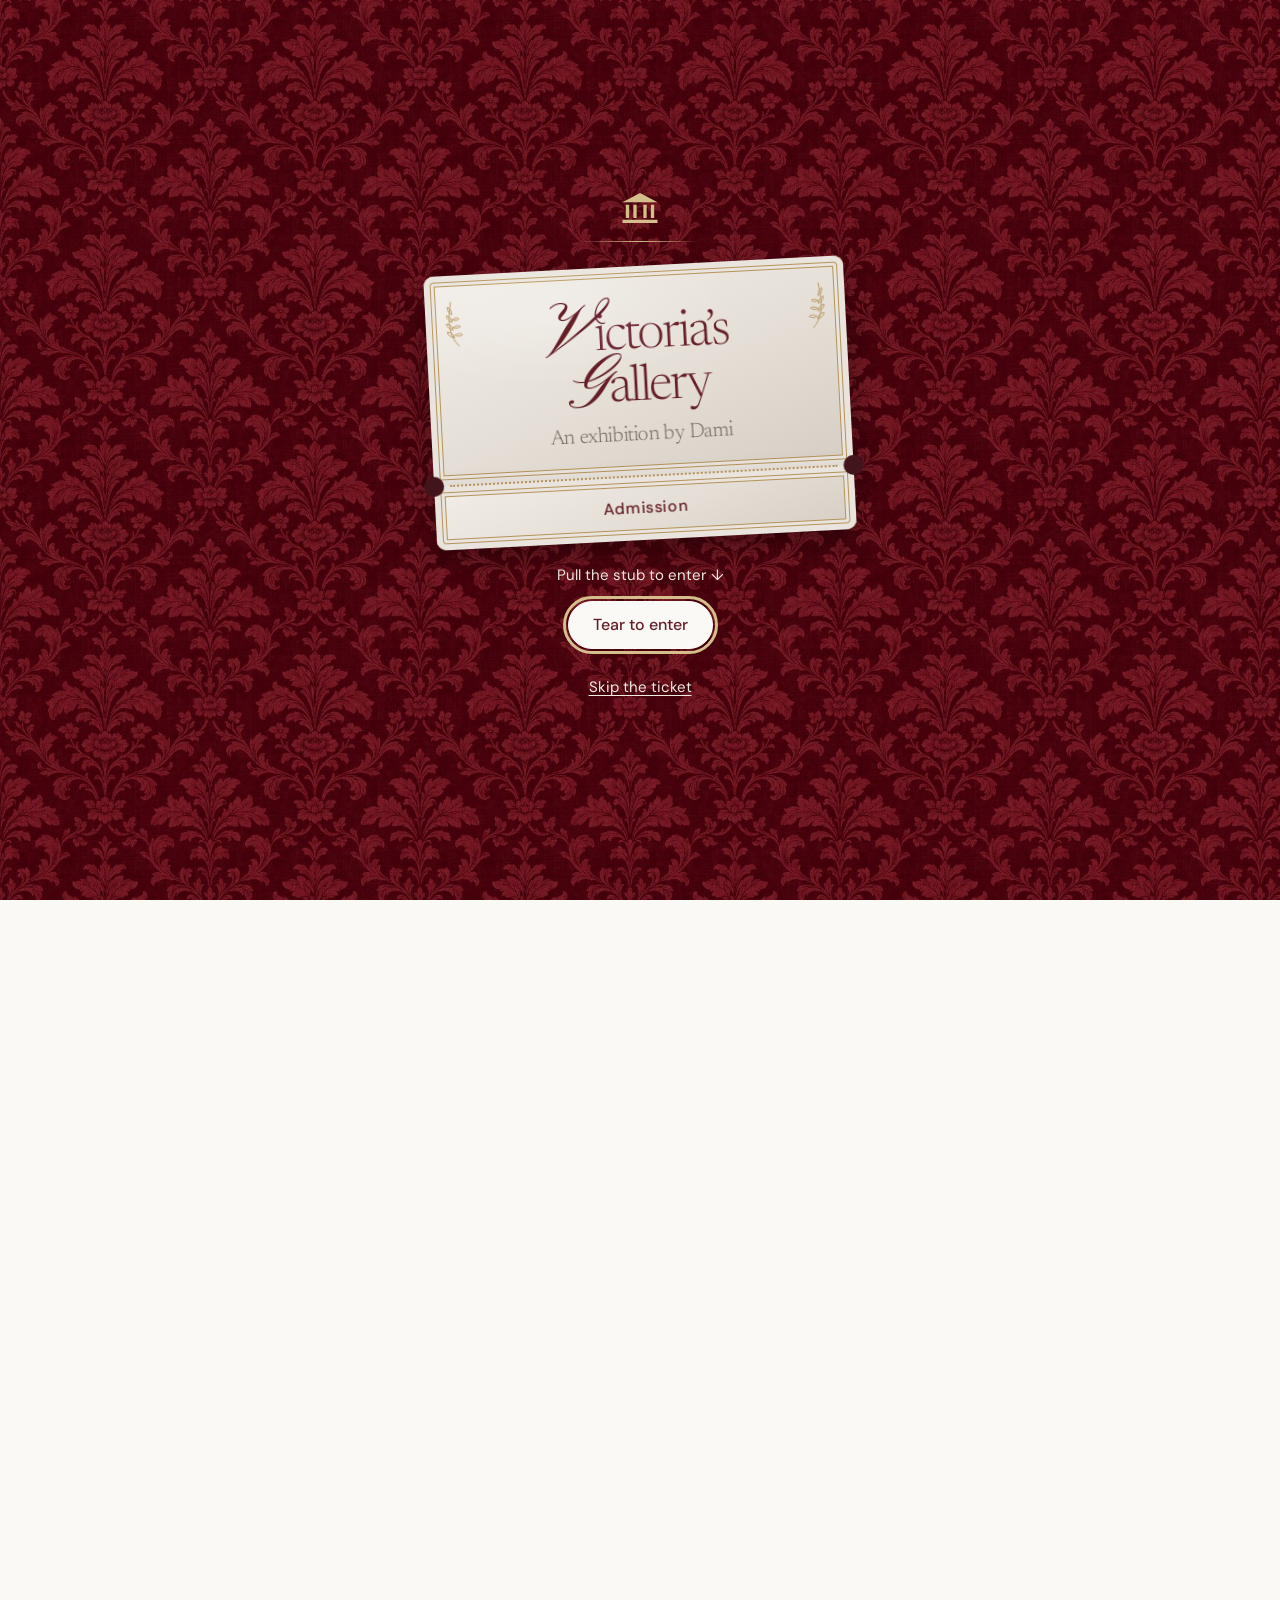
==== commit 60aa2b62: "Hero line names product, AI and project engineering; doodle invitation in her voice; heart frame rem" ====
--- a/index.html
+++ b/index.html
@@ -77,7 +77,7 @@
     </div>
     <div class="poster-foot">
       <h1 class="poster-name" id="hero-h" tabindex="-1"><span class="sr-only">Victoria Kayode</span><span aria-hidden="true"><span class="sw">V</span>ictoria <span class="sw sw-k">K</span>ayode</span></h1>
-      <p class="poster-line">Computer engineer working across product, AI and art</p>
+      <p class="poster-line">Computer engineer working across product, AI and project engineering</p>
       <div class="actions"><a class="btn btn-primary" id="enter" href="#work">See the work</a><a class="btn btn-secondary" href="assets/Victoria_Kayode_Resume.pdf" download>Résumé</a></div>
     </div>
   </section>
@@ -112,23 +112,23 @@
       <div class="xp-group" data-pop>
         <p class="label">Experience</p>
         <ul class="xp-list">
-            <li class="xp"><span class="xp-mark" aria-hidden="true">H</span><div class="xp-body"><div class="xp-head"><p class="xp-title"><span class="xp-org">Handshake AI</span><span class="xp-sep" aria-hidden="true">/</span><span class="xp-role">AI Evaluation &amp; Technical Research Analyst</span></p><span class="xp-dates">Nov 2025 – present</span></div><p class="xp-note">I test how AI models handle technical questions, find where their reasoning breaks, and document corrections. <a href="case-study.html?p=ai-evaluation">How I work</a></p></div></li>
-            <li class="xp"><span class="xp-mark" aria-hidden="true">NC</span><div class="xp-body"><div class="xp-head"><p class="xp-title"><span class="xp-org">News Corp</span><span class="xp-sep" aria-hidden="true">/</span><span class="xp-role">AI Product Manager Intern</span></p><span class="xp-dates">Aug – Oct 2025</span></div><p class="xp-note">I built five audience personas from 500+ survey responses and proposed three AI personalization features. <a href="case-study.html?p=news-corp">Case study</a></p></div></li>
-            <li class="xp"><span class="xp-mark" aria-hidden="true">L</span><div class="xp-body"><div class="xp-head"><p class="xp-title"><span class="xp-org">LOCIT</span><span class="xp-sep" aria-hidden="true">/</span><span class="xp-role">Team Lead, senior capstone</span></p><span class="xp-dates">Spring – Fall 2024</span></div><p class="xp-note">I led our four-person team from design through testing of a GPS necklace and companion app. <a href="case-study.html?p=locit">Case study</a></p></div></li>
+            <li class="xp"><span class="xp-mark xp-mark--logo" aria-hidden="true"><img src="assets/logos/handshake.webp" alt="" loading="lazy" decoding="async"></span><div class="xp-body"><div class="xp-head"><p class="xp-title"><span class="xp-org">Handshake AI</span><span class="xp-sep" aria-hidden="true">/</span><span class="xp-role">AI Evaluation &amp; Technical Research Analyst</span></p><span class="xp-dates">Nov 2025 – present</span></div><p class="xp-note">I test how AI models handle technical questions, find where their reasoning breaks, and document corrections. <a href="case-study.html?p=ai-evaluation">How I work</a></p></div></li>
+            <li class="xp"><span class="xp-mark xp-mark--logo" aria-hidden="true"><img src="assets/logos/newscorp.webp" alt="" loading="lazy" decoding="async"></span><div class="xp-body"><div class="xp-head"><p class="xp-title"><span class="xp-org">News Corp</span><span class="xp-sep" aria-hidden="true">/</span><span class="xp-role">AI Product Manager Intern</span></p><span class="xp-dates">Aug – Oct 2025</span></div><p class="xp-note">I built five audience personas from 500+ survey responses and proposed three AI personalization features. <a href="case-study.html?p=news-corp">Case study</a></p></div></li>
+            <li class="xp"><span class="xp-mark xp-mark--logo" aria-hidden="true"><img src="assets/logos/azad.webp" alt="" loading="lazy" decoding="async"></span><div class="xp-body"><div class="xp-head"><p class="xp-title"><span class="xp-org">LOCIT</span><span class="xp-sep" aria-hidden="true">/</span><span class="xp-role">Team Lead, senior capstone</span></p><span class="xp-dates">Spring – Fall 2024</span></div><p class="xp-note">I led our four-person team from design through testing of a GPS necklace and companion app. <a href="case-study.html?p=locit">Case study</a></p></div></li>
         </ul>
       </div>
       <div class="xp-group" data-pop>
         <p class="label">Education</p>
         <ul class="xp-list">
-            <li class="xp"><span class="xp-mark" aria-hidden="true">KSU</span><div class="xp-body"><div class="xp-head"><p class="xp-title"><span class="xp-org">Kennesaw State University</span><span class="xp-sep" aria-hidden="true">/</span><span class="xp-role">B.S. Computer Engineering, Cum Laude</span></p><span class="xp-dates">Dec 2024</span></div></div></li>
+            <li class="xp"><span class="xp-mark xp-mark--logo" aria-hidden="true"><img src="assets/logos/ksu.webp" alt="" loading="lazy" decoding="async"></span><div class="xp-body"><div class="xp-head"><p class="xp-title"><span class="xp-org">Kennesaw State University</span><span class="xp-sep" aria-hidden="true">/</span><span class="xp-role">B.S. Computer Engineering, Cum Laude</span></p><span class="xp-dates">Dec 2024</span></div></div></li>
         </ul>
       </div>
       <div class="xp-group" data-pop>
         <p class="label">Communities</p>
         <ul class="xp-list">
-            <li class="xp"><span class="xp-mark" aria-hidden="true">NSBE</span><div class="xp-body"><div class="xp-head"><p class="xp-title"><span class="xp-org">National Society of Black Engineers</span></p></div></div></li>
-            <li class="xp"><span class="xp-mark" aria-hidden="true">SWE</span><div class="xp-body"><div class="xp-head"><p class="xp-title"><span class="xp-org">Society of Women Engineers</span></p></div></div></li>
-            <li class="xp"><span class="xp-mark" aria-hidden="true">ASA</span><div class="xp-body"><div class="xp-head"><p class="xp-title"><span class="xp-org">African Students Association</span></p></div></div></li>
+            <li class="xp"><span class="xp-mark xp-mark--logo" aria-hidden="true"><img src="assets/logos/nsbe.webp" alt="" loading="lazy" decoding="async"></span><div class="xp-body"><div class="xp-head"><p class="xp-title"><span class="xp-org">National Society of Black Engineers</span></p></div></div></li>
+            <li class="xp"><span class="xp-mark xp-mark--logo" aria-hidden="true"><img src="assets/logos/swe.webp" alt="" loading="lazy" decoding="async"></span><div class="xp-body"><div class="xp-head"><p class="xp-title"><span class="xp-org">Society of Women Engineers</span></p></div></div></li>
+            <li class="xp"><span class="xp-mark xp-mark--logo" aria-hidden="true"><img src="assets/logos/asa.webp" alt="" loading="lazy" decoding="async"></span><div class="xp-body"><div class="xp-head"><p class="xp-title"><span class="xp-org">African Students Association</span></p></div></div></li>
         </ul>
       </div>
       <a class="about-resume" id="resume-about" href="#" data-pop>Download my résumé</a>
@@ -193,7 +193,7 @@
   <!-- 07 · Leave a doodle -->
   <section id="doodle" class="doodle" data-tone="cream" data-group="about" aria-labelledby="doodle-h">
     <h2 id="doodle-h" data-pop data-swash>Leave a doodle</h2>
-    <p class="sub" data-pop>A space for visitors to create</p>
+    <p class="sub" data-pop>I hope you’re inspired enough to create something :)</p>
     <a class="skip-doodle" href="#contact">Skip the doodle</a>
     <div class="doodle-layout">
       <div class="doodle-frame" data-pop>
@@ -212,7 +212,6 @@
 
   <!-- 08 · Closing -->
   <section id="contact" class="closing" data-tone="cream" aria-labelledby="contact-h">
-    <div class="heart-frame" data-pop aria-hidden="true"><span class="pframe pframe--landscape"><span class="pf-art"><svg viewBox="0 0 60 50"><path d="M30 44C12 32 6 24 6 16a11 11 0 0 1 24-4 11 11 0 0 1 24 4c0 8-6 16-24 28z"/></svg></span><img class="pf-frame" src="assets/frames/frame-landscape.webp" alt="" aria-hidden="true" draggable="false" loading="lazy" decoding="async"></span></div>
     <h2 id="contact-h" data-pop data-swash>Let’s make something meaningful</h2>
     <div class="contact-actions" data-pop id="contact-actions"></div>
   </section>
--- a/css/site.css
+++ b/css/site.css
@@ -257,9 +257,6 @@
 
 /* ===== 08 closing ===== */
 .closing{background:var(--cream);color:var(--ink);padding:var(--s7) var(--gutter) var(--s7);text-align:center;border-top:1px solid var(--taupe)}
-.heart-frame{width:190px;margin:0 auto 18px}
-.heart-frame .pf-art{display:grid;place-items:center;background:#EFEAE3}
-.heart-frame svg{display:block;width:62%;fill:none;stroke:var(--burgundy-ink);stroke-width:2.5;stroke-linecap:round}
 .closing h2{font-size:clamp(28px,8vw,56px);color:var(--burgundy-ink);max-width:16ch;margin:0 auto 22px}
 .contact-actions{display:grid;gap:12px;justify-items:center;max-width:420px;margin:0 auto 16px}
 .contact-actions .row{display:flex;flex-wrap:wrap;gap:12px;justify-content:center}
@@ -505,3 +502,6 @@
 .xp-note a{color:var(--burgundy);text-underline-offset:3px;white-space:nowrap}
 .experience .about-resume{margin-top:var(--s5)}
 .tc-note{margin:var(--s2) 0 0;font-size:15px;line-height:1.45}
+.xp-mark--logo{padding:0}
+/* marks sit straight on the page, no tile behind them */
+.experience .xp-mark{background:transparent;box-shadow:none;border-radius:0}
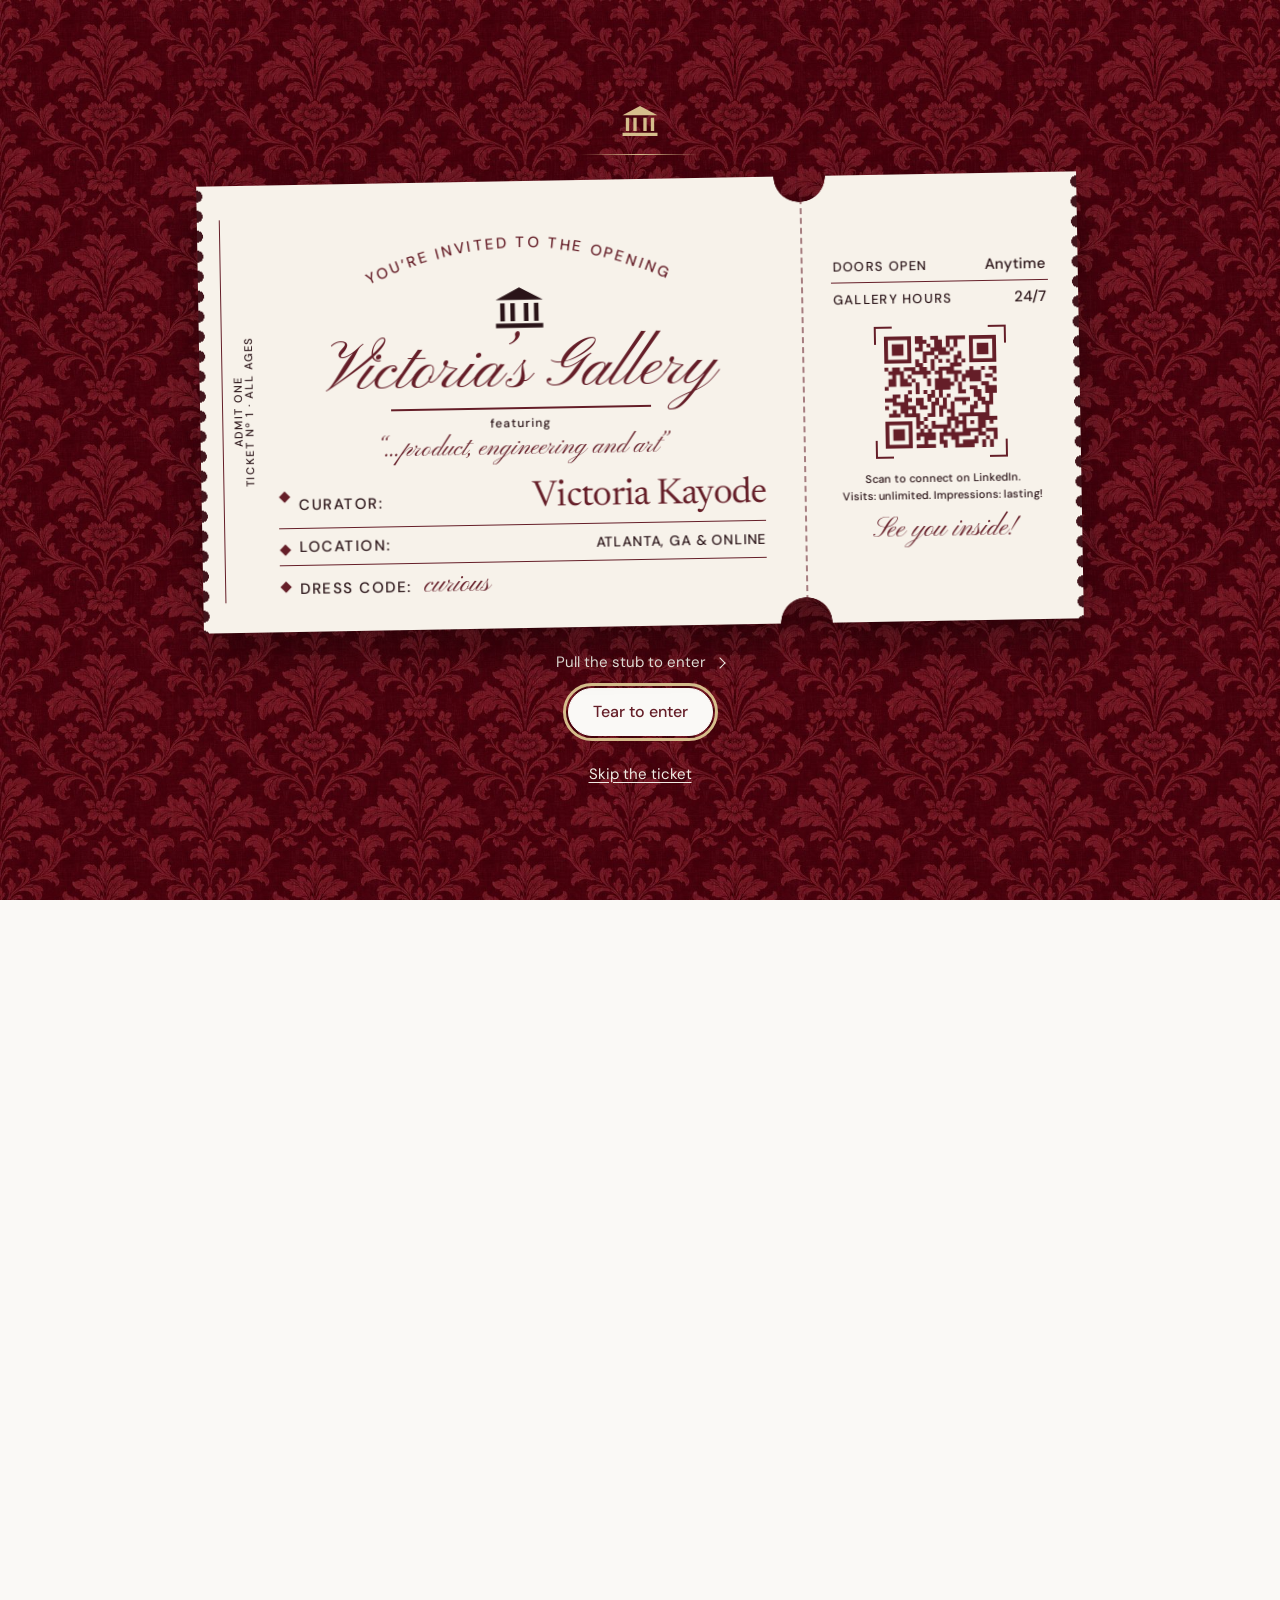
==== commit fb2b96c6: "New admission ticket from Victoria's reference: side band, arched invitation, script title, curator/" ====
--- a/index.html
+++ b/index.html
@@ -33,18 +33,34 @@
   <div class="ticket-scene" id="scene">
     <div class="ticket" id="ticket">
       <div class="ticket-main">
-        <svg class="laurel laurel-l" viewBox="0 0 40 90" aria-hidden="true"><use href="#laurel"/></svg>
-        <svg class="laurel laurel-r" viewBox="0 0 40 90" aria-hidden="true"><use href="#laurel"/></svg>
-        <p class="ticket-title"><span class="sr-only">Victoria’s Gallery</span><span aria-hidden="true"><span class="sw">V</span>ictoria’s <span class="sw sw-g">G</span>allery</span></p>
-        <p class="ticket-sub">An exhibition by Dami</p>
+        <p class="t-side" aria-hidden="true"><span>Admit one</span><span>Ticket Nº 1 · All ages</span></p>
+        <div class="t-body">
+          <svg class="t-arc" viewBox="0 0 360 74" aria-hidden="true"><path id="t-arc-path" d="M24 70 Q180 -6 336 70" fill="none"/><text><textPath href="#t-arc-path" startOffset="50%" text-anchor="middle">You’re invited to the opening</textPath></text></svg>
+          <svg class="t-mark" viewBox="0 0 48 40" aria-hidden="true"><use href="#museum"/></svg>
+          <p class="ticket-title">Victoria’s Gallery</p>
+          <i class="t-rule" aria-hidden="true"></i>
+          <p class="t-small">featuring</p>
+          <p class="t-quote">“…product, engineering and art”</p>
+          <dl class="t-rows">
+            <div class="t-row t-row--big"><dt>Curator</dt><dd>Victoria Kayode</dd></div>
+            <div class="t-row"><dt>Location</dt><dd>Atlanta, GA &amp; online</dd></div>
+            <div class="t-row t-row--plain"><dt>Dress code</dt><dd class="t-script">curious</dd></div>
+          </dl>
+        </div>
       </div>
       <div class="perf" aria-hidden="true"><i></i></div>
       <div class="stub" id="stub" role="button" tabindex="0" aria-label="Tear the ticket to enter the gallery">
-        <span class="orn" aria-hidden="true"></span><span class="admission">Admission</span><span class="orn" aria-hidden="true"></span>
-      </div>
-    </div>
-  </div>
-  <p class="tear-hint" aria-hidden="true">Pull the stub to enter <span class="nudge">↓</span></p>
+        <dl class="s-times" aria-hidden="true">
+          <div><dt>Doors open</dt><dd>Anytime</dd></div>
+          <div><dt>Gallery hours</dt><dd>24/7</dd></div>
+        </dl>
+        <span class="s-qr" aria-hidden="true"><img src="assets/qr-linkedin.svg" alt="" draggable="false"></span>
+        <p class="s-fine" aria-hidden="true">Scan to connect on LinkedIn.<br>Visits: unlimited. Impressions: lasting!</p>
+        <p class="s-script" aria-hidden="true">See you inside!</p>
+      </div>
+    </div>
+  </div>
+  <p class="tear-hint" aria-hidden="true">Pull the stub to enter <span class="nudge"></span></p>
   <button class="btn btn-primary" id="tear" type="button">Tear to enter</button>
   <a class="skip-ticket" id="skip-ticket" href="#home">Skip the ticket</a>
 </div>
--- a/css/site.css
+++ b/css/site.css
@@ -46,6 +46,7 @@
   box-shadow:inset 0 3px 12px rgba(0,0,0,.45)}
 .pframe--oval>.pf-art{border-radius:50%}
 .pframe>.pf-art>img{display:block;width:100%;height:100%;object-fit:cover;object-position:top}
+.pframe>.pf-art>video{display:block;width:100%;height:100%;object-fit:cover;object-position:center;background:#F9F5EE}
 .pframe>.pf-frame{position:absolute;inset:0;z-index:1;width:100%;height:100%;pointer-events:none;user-select:none;-webkit-user-drag:none;filter:drop-shadow(0 14px 18px rgba(0,0,0,.45))}
 .frame-ph{display:grid;place-items:center;text-align:center;padding:16px;height:100%;color:var(--brass);font:600 12px/1.4 var(--font-body);letter-spacing:.12em;text-transform:uppercase;
   background:repeating-linear-gradient(135deg,#E4DED6 0 10px,#D8D1C7 10px 20px)}
@@ -62,43 +63,9 @@
 .entrance.leaving{opacity:0;transition-delay:.2s}
 .entrance-mark{width:40px;height:34px;color:var(--gold-bright)}
 .entrance-rule{width:120px;height:1px;background:linear-gradient(90deg,transparent,var(--gold-bright),transparent);margin-bottom:8px}
-.ticket-scene{perspective:900px;width:min(82vw,420px)}
-.ticket{transform-style:preserve-3d;transform:rotate(-3deg);transition:transform .6s var(--ease-out),opacity .45s ease;animation:drop .7s var(--ease-spring) both}
-@keyframes drop{from{opacity:0;transform:translateY(-40px) rotate(-3deg)}70%{transform:translateY(4px) rotate(-3deg)}to{opacity:1;transform:rotate(-3deg)}}
-.ticket.sway{animation:drop .7s var(--ease-spring) both,sway 6s ease-in-out .7s 2}
-@keyframes sway{0%,100%{transform:rotate(-3deg) rotateX(1.2deg) rotateY(-1.2deg)}50%{transform:rotate(-3deg) rotateX(-1.2deg) rotateY(1.2deg)}}
-.ticket-main,.stub{position:relative;background:linear-gradient(160deg,#F2EEE8,#E4DED6 55%,#D6CEC4);color:var(--burgundy-ink);
-  box-shadow:inset 0 0 0 6px #E9E4DD,inset 0 0 0 7px var(--gold),inset 0 0 0 10px #E9E4DD,inset 0 0 0 11px var(--gold)}
-.ticket-main{border-radius:10px 10px 0 0;padding:36px 44px 30px;text-align:center;filter:drop-shadow(0 18px 18px rgba(0,0,0,.35))}
-.ticket-main::before{content:"";position:absolute;inset:0;border-radius:inherit;pointer-events:none;
-  background:radial-gradient(60% 50% at var(--hx,30%) var(--hy,20%),rgba(255,255,255,.45),transparent 70%);mix-blend-mode:soft-light}
-.ticket-title{font:300 clamp(36px,10.5vw,50px)/1.05 var(--font-display);letter-spacing:-.045em;padding-top:.15em}
-.ticket-title .sw{font:400 1.5em/0 var(--font-script);letter-spacing:0;margin-right:.16em;position:relative;top:.06em}
-.ticket-title .sw-g{margin-right:.02em}
-.ticket-sub{font:300 clamp(17px,4.8vw,21px) var(--font-display);letter-spacing:-.02em;margin-top:10px;color:var(--brass)}
-.laurel{position:absolute;top:22px;width:22px;height:52px;color:var(--gold)}
-.laurel-l{left:16px}.laurel-r{right:16px;transform:scaleX(-1)}
-.perf{position:relative;height:0;z-index:2}
-.perf::before,.perf::after{content:"";position:absolute;top:-10px;width:20px;height:20px;border-radius:50%;background:var(--wall-deep)}
-.perf::before{left:-10px}.perf::after{right:-10px}
-.perf i{position:absolute;left:16px;right:16px;top:-1px;border-top:2px dotted var(--gold)}
-.stub{border-radius:0 0 10px 10px;padding:20px 24px;display:flex;align-items:center;justify-content:center;gap:14px;cursor:grab;touch-action:none;user-select:none;-webkit-user-select:none;
-  transform-origin:50% 0;transition:transform .32s var(--ease-spring),opacity .45s ease,clip-path .2s;min-height:64px;filter:drop-shadow(0 12px 12px rgba(0,0,0,.3))}
-.stub .orn{width:6px;height:6px;color:var(--gold)}
-.admission{font:500 16px var(--font-body);letter-spacing:.04em}
-.stub.drag{transition:none;cursor:grabbing}
-/* jagged torn edges, shown while tearing */
-.tearing .ticket-main{clip-path:polygon(0 0,100% 0,100% 100%,96% calc(100% - 6px),92% 100%,88% calc(100% - 6px),84% 100%,80% calc(100% - 6px),76% 100%,72% calc(100% - 6px),68% 100%,64% calc(100% - 6px),60% 100%,56% calc(100% - 6px),52% 100%,48% calc(100% - 6px),44% 100%,40% calc(100% - 6px),36% 100%,32% calc(100% - 6px),28% 100%,24% calc(100% - 6px),20% 100%,16% calc(100% - 6px),12% 100%,8% calc(100% - 6px),4% 100%,0 calc(100% - 6px))}
-.tearing .stub{clip-path:polygon(0 6px,4% 0,8% 6px,12% 0,16% 6px,20% 0,24% 6px,28% 0,32% 6px,36% 0,40% 6px,44% 0,48% 6px,52% 0,56% 6px,60% 0,64% 6px,68% 0,72% 6px,76% 0,80% 6px,84% 0,88% 6px,92% 0,96% 6px,100% 0,100% 100%,0 100%)}
-.tearing .perf{opacity:0}
-.stub.gone{transform:translate(40px,260px) rotate(16deg)!important;opacity:0}
-.ticket.leave{transform:rotate(-3deg) rotateX(14deg) scale(.96) translateY(-24px)!important;opacity:0;animation:none}
 .tear-hint{font:400 15px var(--font-body);color:var(--champagne);margin-top:10px}
-.nudge{display:inline-block;animation:nudge 1.6s ease-in-out 3}
-@keyframes nudge{50%{transform:translateY(4px)}}
 .entrance .btn-primary{background:var(--parchment);color:var(--burgundy-ink);border-color:var(--parchment)}
 .skip-ticket{display:inline-flex;align-items:center;min-height:44px;color:var(--champagne);font-size:15px;text-underline-offset:3px}
-@media (min-width:1024px){.ticket-scene{width:420px}.ticket{transform:rotate(-2deg)}}
 
 /* ===== nav ===== */
 .nav{position:sticky;top:0;z-index:100;background:var(--cream);color:var(--burgundy-ink);border-bottom:1px solid var(--taupe);
@@ -148,7 +115,7 @@
 
 .ex-exhibit .ex-open{background:none;border:0;padding:0;font:inherit;cursor:pointer;display:flex;flex-direction:column;align-items:center;text-decoration:none;color:inherit;border-radius:4px}
 .ex-exhibit .ex-open:focus-visible{outline:3px solid var(--gold-light);outline-offset:10px}
-.ex-exhibit .pframe{width:var(--w);filter:brightness(calc(.6 + .4 * var(--light,0)));transition:transform .35s var(--ease-out)}
+.ex-exhibit .pframe{width:var(--w);filter:brightness(calc(.6 + .46 * var(--light,0)));transition:transform .35s var(--ease-out)}
 .ex-exhibit .ex-open:hover .pframe{transform:translateY(-4px)}
 .ex-exhibit.f-landscape{--w:min(74vw,calc(var(--h) * 1.333),640px)}
 .ex-exhibit.f-portrait{--w:min(58vw,calc(var(--h) * .75),420px)}
@@ -157,9 +124,9 @@
 .ex-exhibit.f-landscape.is-small{--w:min(66vw,calc(var(--h) * 1.05),500px)}
 /* warm spotlight behind the frame, never on top of the artwork */
 .ex-spot{position:absolute;z-index:-1;left:50%;top:44%;width:170%;aspect-ratio:1;transform:translate(-50%,-50%);pointer-events:none;border-radius:50%;
-  background:radial-gradient(closest-side,rgba(255,222,165,.34),rgba(214,178,120,.14) 55%,transparent 100%);opacity:var(--light,0)}
+  background:radial-gradient(closest-side,rgba(255,226,176,.55),rgba(255,226,176,.22) 45%,rgba(255,226,176,0) 72%);opacity:var(--light,0)}
 .ex-spot::before{content:"";position:absolute;left:50%;bottom:58%;width:46%;height:120%;transform:translateX(-50%);
-  background:linear-gradient(rgba(255,226,170,.16),transparent 80%);clip-path:polygon(40% 0,60% 0,100% 100%,0 100%)}
+  background:linear-gradient(rgba(255,226,176,.26),transparent 80%);clip-path:polygon(40% 0,60% 0,100% 100%,0 100%)}
 /* the museum label */
 .ex-label{display:block;margin-top:20px;width:min(72vw,300px);padding:12px 16px 14px;background:var(--ivory);color:var(--charcoal);text-align:left;border-radius:2px;
   box-shadow:0 8px 18px rgba(30,8,12,.35);opacity:calc(.4 + .6 * var(--light,0));transform:translateY(calc((1 - var(--light,0)) * 8px))}
@@ -505,3 +472,107 @@
 .xp-mark--logo{padding:0}
 /* marks sit straight on the page, no tile behind them */
 .experience .xp-mark{background:transparent;box-shadow:none;border-radius:0}
+/* the wand fills more of its frame: the film is mostly cream around a small wand */
+.pframe>.pf-art>.wall-film{object-fit:cover;object-position:center;transform:scale(1.4);transform-origin:52% 44%;background:#F9F5EE}
+
+/* ---------- the admission ticket: a cream ticket with a tear-off stub (stub on the right on wide screens, below on phones) ---------- */
+.ticket-scene{perspective:1100px;width:min(94vw,880px)}
+.ticket{--paper:#F7F2EA;--ink:#651E28;display:grid;grid-template-columns:minmax(0,1fr) 0 minmax(0,.46fr);transform-style:preserve-3d;transform:rotate(-1deg);
+  filter:drop-shadow(0 20px 22px rgba(0,0,0,.38));transition:transform .6s var(--ease-out),opacity .45s ease;animation:drop .7s var(--ease-spring) both;color:var(--ink)}
+@keyframes drop{from{opacity:0;transform:translateY(-40px) rotate(-1deg)}70%{transform:translateY(4px) rotate(-1deg)}to{opacity:1;transform:rotate(-1deg)}}
+.ticket.sway{animation:drop .7s var(--ease-spring) both,sway 6s ease-in-out .7s 2}
+@keyframes sway{0%,100%{transform:rotate(-1deg) rotateX(1deg) rotateY(-1deg)}50%{transform:rotate(-1deg) rotateX(-1deg) rotateY(1deg)}}
+.ticket-main,.stub{position:relative;background:var(--paper)}
+/* notches and scalloped edges are cut out with masks, so the damask shows through */
+.ticket-main{display:grid;grid-template-columns:auto minmax(0,1fr);gap:clamp(10px,2vw,22px);padding:clamp(22px,3.4vw,34px) clamp(18px,3vw,40px) clamp(22px,3vw,30px) clamp(14px,2vw,22px);
+  -webkit-mask:radial-gradient(circle 26px at 100% 0,#0000 98%,#000),radial-gradient(circle 26px at 100% 100%,#0000 98%,#000);
+  -webkit-mask-composite:source-in;mask:radial-gradient(circle 26px at 100% 0,#0000 98%,#000),radial-gradient(circle 26px at 100% 100%,#0000 98%,#000);mask-composite:intersect}
+.ticket-main::after,.stub::after{content:"";position:absolute;top:0;bottom:0;width:8px;pointer-events:none;
+  background:radial-gradient(circle 6px at 0 50%,var(--wall-deep) 98%,#0000) 0 0/8px 20px repeat-y}
+.ticket-main::after{left:0}
+.stub::after{right:0;transform:scaleX(-1)}
+.t-side{margin:0;display:flex;flex-direction:column;justify-content:space-between;align-items:center;padding:4px 10px 4px 0;border-right:1.5px solid var(--ink);
+  writing-mode:vertical-rl;transform:rotate(180deg);font:500 11px/1 var(--font-body);letter-spacing:.14em;text-transform:uppercase;color:#2A1418}
+.t-side span{white-space:nowrap}
+.t-body{display:grid;justify-items:center;text-align:center}
+.t-arc{width:min(100%,360px);height:auto;overflow:visible;margin-bottom:-6px}
+.t-arc text{font:500 15px var(--font-body);letter-spacing:.16em;text-transform:uppercase;fill:var(--ink)}
+.t-mark{width:clamp(38px,6vw,54px);height:auto;color:#2A1418;margin:2px 0 4px}
+.ticket .ticket-title{margin:0;font:400 clamp(40px,7vw,68px)/1.05 var(--font-script);letter-spacing:0;color:var(--ink);padding:0 .1em}
+.t-rule{display:block;width:min(60%,260px);height:1.5px;background:var(--ink);margin:2px 0 6px}
+.t-small{margin:0;font:500 12px var(--font-body);letter-spacing:.08em;color:#2A1418}
+.t-quote{margin:2px 0 clamp(10px,1.6vw,16px);font:400 clamp(20px,2.6vw,26px)/1.2 var(--font-script);color:var(--ink)}
+.t-rows{margin:0;width:100%;max-width:520px;display:grid;gap:8px;text-align:left}
+.t-row{display:grid;grid-template-columns:auto 1fr;align-items:baseline;gap:12px;padding:0 0 8px 20px;position:relative;border-bottom:1.5px solid var(--ink)}
+.t-row::before{content:"";position:absolute;left:2px;top:.55em;width:8px;height:8px;background:var(--ink);transform:rotate(45deg)}
+.t-row--plain{border-bottom:0;padding-bottom:0}
+.t-row dt{font:500 clamp(12px,1.5vw,15px) var(--font-body);letter-spacing:.1em;text-transform:uppercase;color:#2A1418}
+.t-row dt::after{content:":"}
+.t-row dd{margin:0;text-align:right;font:500 clamp(12px,1.4vw,14px)/1.3 var(--font-body);letter-spacing:.06em;text-transform:uppercase;color:#2A1418}
+.t-row--big dd{font:400 clamp(24px,3.6vw,36px)/1 var(--font-display);letter-spacing:-.02em;text-transform:none;color:var(--ink)}
+.t-row dd.t-script{font:400 clamp(22px,2.6vw,28px)/1 var(--font-script);letter-spacing:0;text-transform:none;color:var(--ink);text-align:left}
+/* perforation */
+.perf{position:relative;z-index:2;width:0;border-left:2px dashed rgba(101,30,40,.55);margin:22px 0}
+.perf i{display:none}
+/* stub */
+.stub{display:grid;align-content:center;justify-items:center;gap:clamp(8px,1.4vw,12px);padding:clamp(20px,3vw,30px) clamp(18px,2.6vw,30px);text-align:center;
+  cursor:grab;touch-action:none;user-select:none;-webkit-user-select:none;transform-origin:0 50%;transition:transform .32s var(--ease-spring),opacity .45s ease,clip-path .2s;
+  -webkit-mask:radial-gradient(circle 26px at 0 0,#0000 98%,#000),radial-gradient(circle 26px at 0 100%,#0000 98%,#000);
+  -webkit-mask-composite:source-in;mask:radial-gradient(circle 26px at 0 0,#0000 98%,#000),radial-gradient(circle 26px at 0 100%,#0000 98%,#000);mask-composite:intersect}
+.s-times{margin:0;width:100%;display:grid}
+.s-times div{display:flex;justify-content:space-between;align-items:baseline;gap:12px;padding:6px 2px}
+.s-times div:first-child{border-bottom:1.5px solid var(--ink)}
+.s-times dt{font:500 clamp(11px,1.3vw,13px) var(--font-body);letter-spacing:.1em;text-transform:uppercase;color:#2A1418}
+.s-times dd{margin:0;font:500 clamp(12px,1.4vw,15px) var(--font-body);color:#2A1418}
+.s-qr{position:relative;display:block;width:clamp(96px,13vw,132px);aspect-ratio:1;padding:10px;
+  background:linear-gradient(var(--ink),var(--ink)) 0 0/18px 2px,linear-gradient(var(--ink),var(--ink)) 0 0/2px 18px,linear-gradient(var(--ink),var(--ink)) 100% 0/18px 2px,linear-gradient(var(--ink),var(--ink)) 100% 0/2px 18px,
+    linear-gradient(var(--ink),var(--ink)) 0 100%/18px 2px,linear-gradient(var(--ink),var(--ink)) 0 100%/2px 18px,linear-gradient(var(--ink),var(--ink)) 100% 100%/18px 2px,linear-gradient(var(--ink),var(--ink)) 100% 100%/2px 18px;background-repeat:no-repeat}
+.s-qr img{display:block;width:100%;height:100%;pointer-events:none}
+.s-fine{margin:0;font:500 11px/1.5 var(--font-body);color:#2A1418}
+.s-script{margin:0;font:400 clamp(22px,2.6vw,28px)/1.1 var(--font-script);color:var(--ink)}
+.stub.drag{transition:none;cursor:grabbing}
+/* torn edges while tearing, and where the stub goes */
+.tearing .perf{opacity:0}
+.tearing .stub{clip-path:polygon(6px 0,100% 0,100% 100%,6px 100%,0 96%,6px 92%,0 88%,6px 84%,0 80%,6px 76%,0 72%,6px 68%,0 64%,6px 60%,0 56%,6px 52%,0 48%,6px 44%,0 40%,6px 36%,0 32%,6px 28%,0 24%,6px 20%,0 16%,6px 12%,0 8%,6px 4%)}
+.stub.gone{transform:translate(260px,30px) rotate(12deg)!important;opacity:0}
+.ticket.leave{transform:rotate(-1deg) rotateX(12deg) scale(.96) translateY(-24px)!important;opacity:0;animation:none}
+.nudge{display:inline-block;width:8px;height:8px;margin-left:6px;border-right:1.5px solid currentColor;border-bottom:1.5px solid currentColor;transform:rotate(-45deg);animation:nudge-x 1.6s ease-in-out 3}
+@keyframes nudge-x{50%{translate:4px 0}}
+/* phones: the stub hangs below, torn downwards */
+@media (max-width:719px){
+  .ticket-scene{width:min(92vw,440px)}
+  .ticket{grid-template-columns:minmax(0,1fr);grid-template-rows:auto 0 auto}
+  .ticket-main{padding:22px 18px 18px 12px;
+    -webkit-mask:radial-gradient(circle 20px at 0 100%,#0000 98%,#000),radial-gradient(circle 20px at 100% 100%,#0000 98%,#000);-webkit-mask-composite:source-in;
+    mask:radial-gradient(circle 20px at 0 100%,#0000 98%,#000),radial-gradient(circle 20px at 100% 100%,#0000 98%,#000);mask-composite:intersect}
+  .ticket-main::after{display:none}
+  .t-side{font-size:10px;padding-right:8px}
+  .t-arc text{font-size:17px}
+  .ticket .ticket-title{font-size:clamp(36px,11.5vw,50px)}
+  .t-row{gap:8px}
+  .perf{width:auto;height:0;border-left:0;border-top:2px dashed rgba(101,30,40,.55);margin:0 22px}
+  .stub{grid-template-columns:auto minmax(0,1fr);grid-template-areas:"qr times" "qr fine" "script script";align-items:center;justify-items:start;text-align:left;gap:6px 16px;padding:20px 22px 18px;transform-origin:50% 0;
+    -webkit-mask:radial-gradient(circle 20px at 0 0,#0000 98%,#000),radial-gradient(circle 20px at 100% 0,#0000 98%,#000);-webkit-mask-composite:source-in;
+    mask:radial-gradient(circle 20px at 0 0,#0000 98%,#000),radial-gradient(circle 20px at 100% 0,#0000 98%,#000);mask-composite:intersect}
+  .stub::after{display:none}
+  .s-qr{grid-area:qr;width:92px}
+  .s-times{grid-area:times}
+  .s-fine{grid-area:fine}
+  .s-script{grid-area:script;justify-self:center}
+  .tearing .stub{clip-path:polygon(0 6px,4% 0,8% 6px,12% 0,16% 6px,20% 0,24% 6px,28% 0,32% 6px,36% 0,40% 6px,44% 0,48% 6px,52% 0,56% 6px,60% 0,64% 6px,68% 0,72% 6px,76% 0,80% 6px,84% 0,88% 6px,92% 0,96% 6px,100% 0,100% 100%,0 100%)}
+  .stub.gone{transform:translate(30px,260px) rotate(12deg)!important}
+  .nudge{transform:rotate(45deg);animation-name:nudge-y}
+}
+@keyframes nudge-y{50%{translate:0 4px}}
+@media (max-height:620px) and (max-width:719px){.t-arc,.t-mark{display:none}}
+/* phones: keep the whole ticket and its buttons on screen; scroll rather than crop if a screen is very short */
+.entrance{justify-content:safe center;overflow-y:auto}
+@media (max-width:719px){
+  .entrance{gap:10px;padding-top:calc(16px + env(safe-area-inset-top,0px))}
+  .entrance-mark,.entrance-rule{display:none}
+  .t-arc text{font-size:14px;letter-spacing:.14em}
+  .t-arc{width:min(100%,300px)}
+  .t-row--big dd{font-size:clamp(22px,7vw,30px)}
+  .tear-hint{margin-top:4px}
+}
+@media (max-width:719px) and (max-height:700px){.tear-hint{display:none}.ticket-main{padding-top:16px;padding-bottom:14px}.stub{padding-top:16px;padding-bottom:14px}}
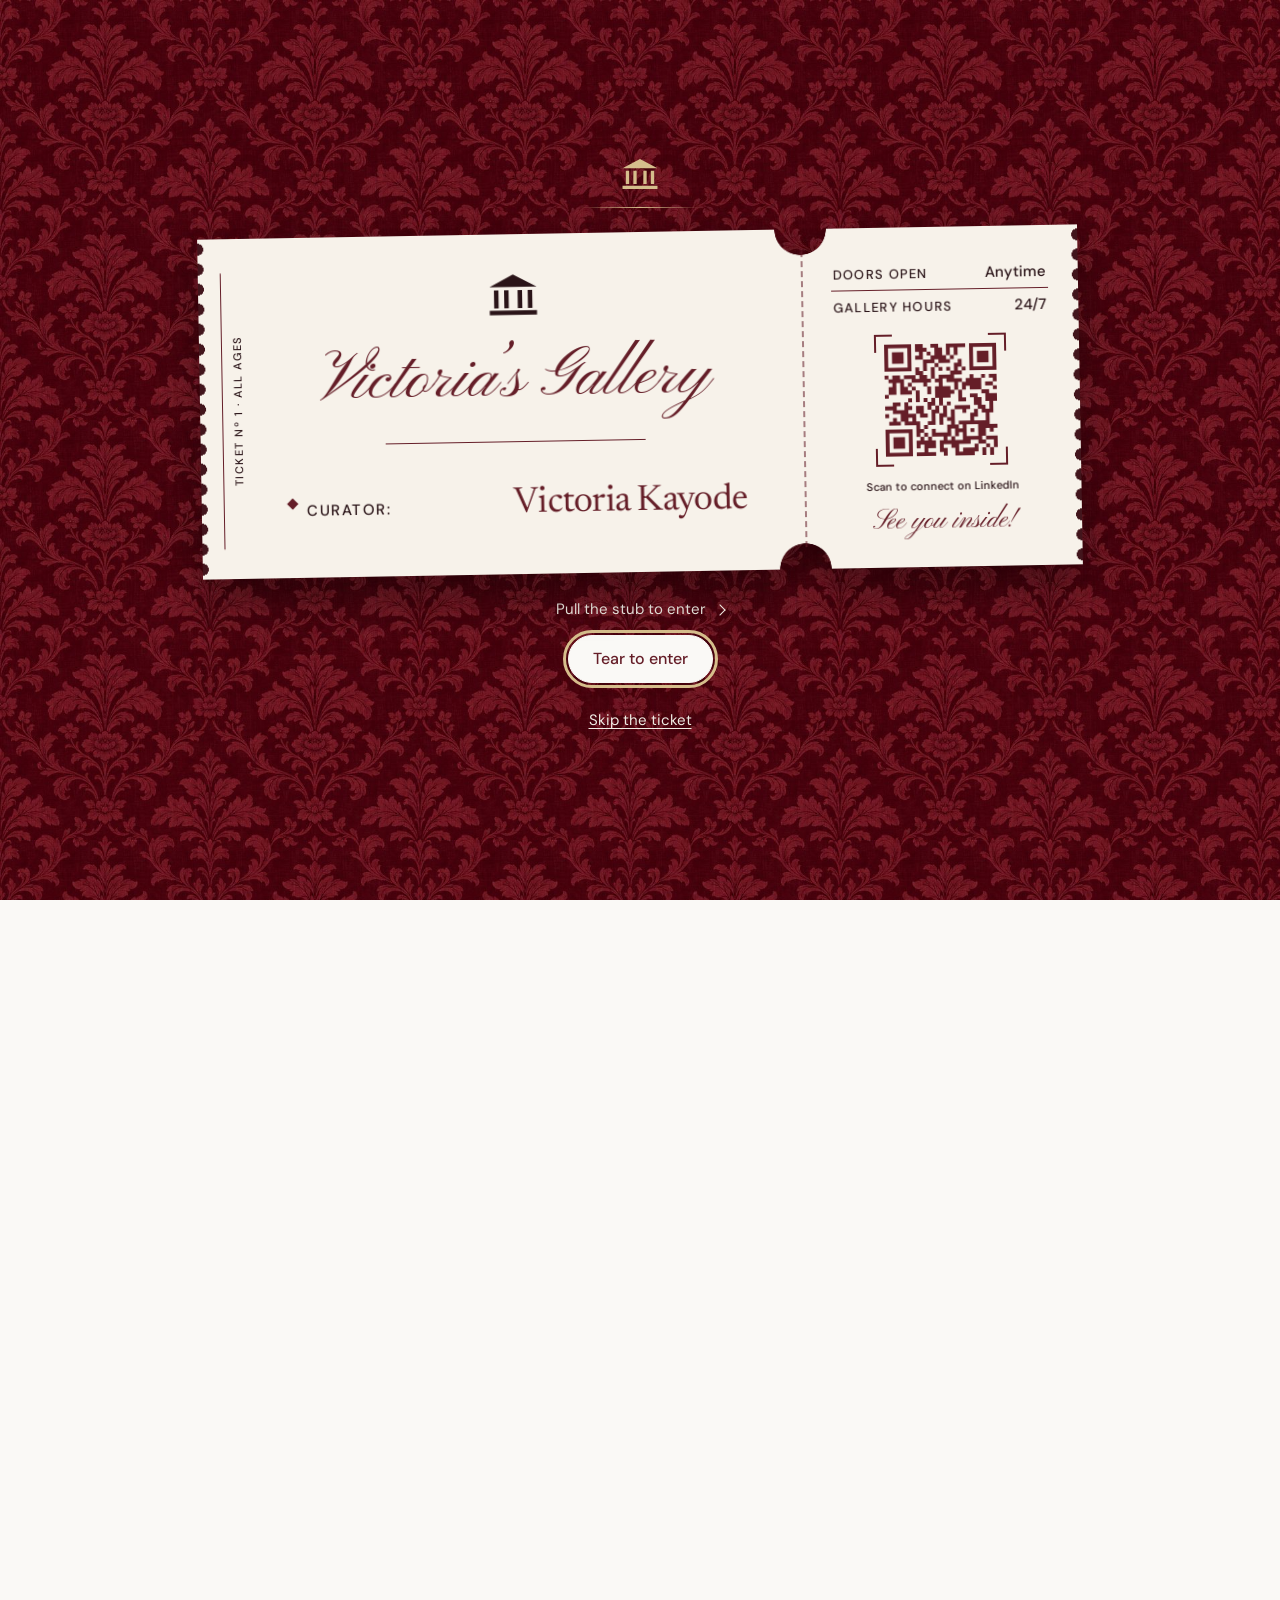
==== commit 72e6b32e: "Ticket trimmed: no admit-one, invitation arc, featuring line, location, dress code or visits line Co" ====
--- a/index.html
+++ b/index.html
@@ -33,18 +33,13 @@
   <div class="ticket-scene" id="scene">
     <div class="ticket" id="ticket">
       <div class="ticket-main">
-        <p class="t-side" aria-hidden="true"><span>Admit one</span><span>Ticket Nº 1 · All ages</span></p>
+        <p class="t-side" aria-hidden="true"><span>Ticket Nº 1 · All ages</span></p>
         <div class="t-body">
-          <svg class="t-arc" viewBox="0 0 360 74" aria-hidden="true"><path id="t-arc-path" d="M24 70 Q180 -6 336 70" fill="none"/><text><textPath href="#t-arc-path" startOffset="50%" text-anchor="middle">You’re invited to the opening</textPath></text></svg>
           <svg class="t-mark" viewBox="0 0 48 40" aria-hidden="true"><use href="#museum"/></svg>
           <p class="ticket-title">Victoria’s Gallery</p>
           <i class="t-rule" aria-hidden="true"></i>
-          <p class="t-small">featuring</p>
-          <p class="t-quote">“…product, engineering and art”</p>
           <dl class="t-rows">
             <div class="t-row t-row--big"><dt>Curator</dt><dd>Victoria Kayode</dd></div>
-            <div class="t-row"><dt>Location</dt><dd>Atlanta, GA &amp; online</dd></div>
-            <div class="t-row t-row--plain"><dt>Dress code</dt><dd class="t-script">curious</dd></div>
           </dl>
         </div>
       </div>
@@ -55,7 +50,7 @@
           <div><dt>Gallery hours</dt><dd>24/7</dd></div>
         </dl>
         <span class="s-qr" aria-hidden="true"><img src="assets/qr-linkedin.svg" alt="" draggable="false"></span>
-        <p class="s-fine" aria-hidden="true">Scan to connect on LinkedIn.<br>Visits: unlimited. Impressions: lasting!</p>
+        <p class="s-fine" aria-hidden="true">Scan to connect on LinkedIn</p>
         <p class="s-script" aria-hidden="true">See you inside!</p>
       </div>
     </div>
--- a/css/site.css
+++ b/css/site.css
@@ -564,7 +564,6 @@
   .nudge{transform:rotate(45deg);animation-name:nudge-y}
 }
 @keyframes nudge-y{50%{translate:0 4px}}
-@media (max-height:620px) and (max-width:719px){.t-arc,.t-mark{display:none}}
 /* phones: keep the whole ticket and its buttons on screen; scroll rather than crop if a screen is very short */
 .entrance{justify-content:safe center;overflow-y:auto}
 @media (max-width:719px){
@@ -575,4 +574,9 @@
   .t-row--big dd{font-size:clamp(22px,7vw,30px)}
   .tear-hint{margin-top:4px}
 }
-@media (max-width:719px) and (max-height:700px){.tear-hint{display:none}.ticket-main{padding-top:16px;padding-bottom:14px}.stub{padding-top:16px;padding-bottom:14px}}
+/* fewer words: the title and curator line carry the ticket */
+.t-side{justify-content:center}
+.t-mark{margin-top:4px}
+.t-rule{margin:4px 0 clamp(14px,2vw,22px)}
+.t-rows{max-width:460px}
+.t-row--big{border-bottom:0;padding-bottom:0}
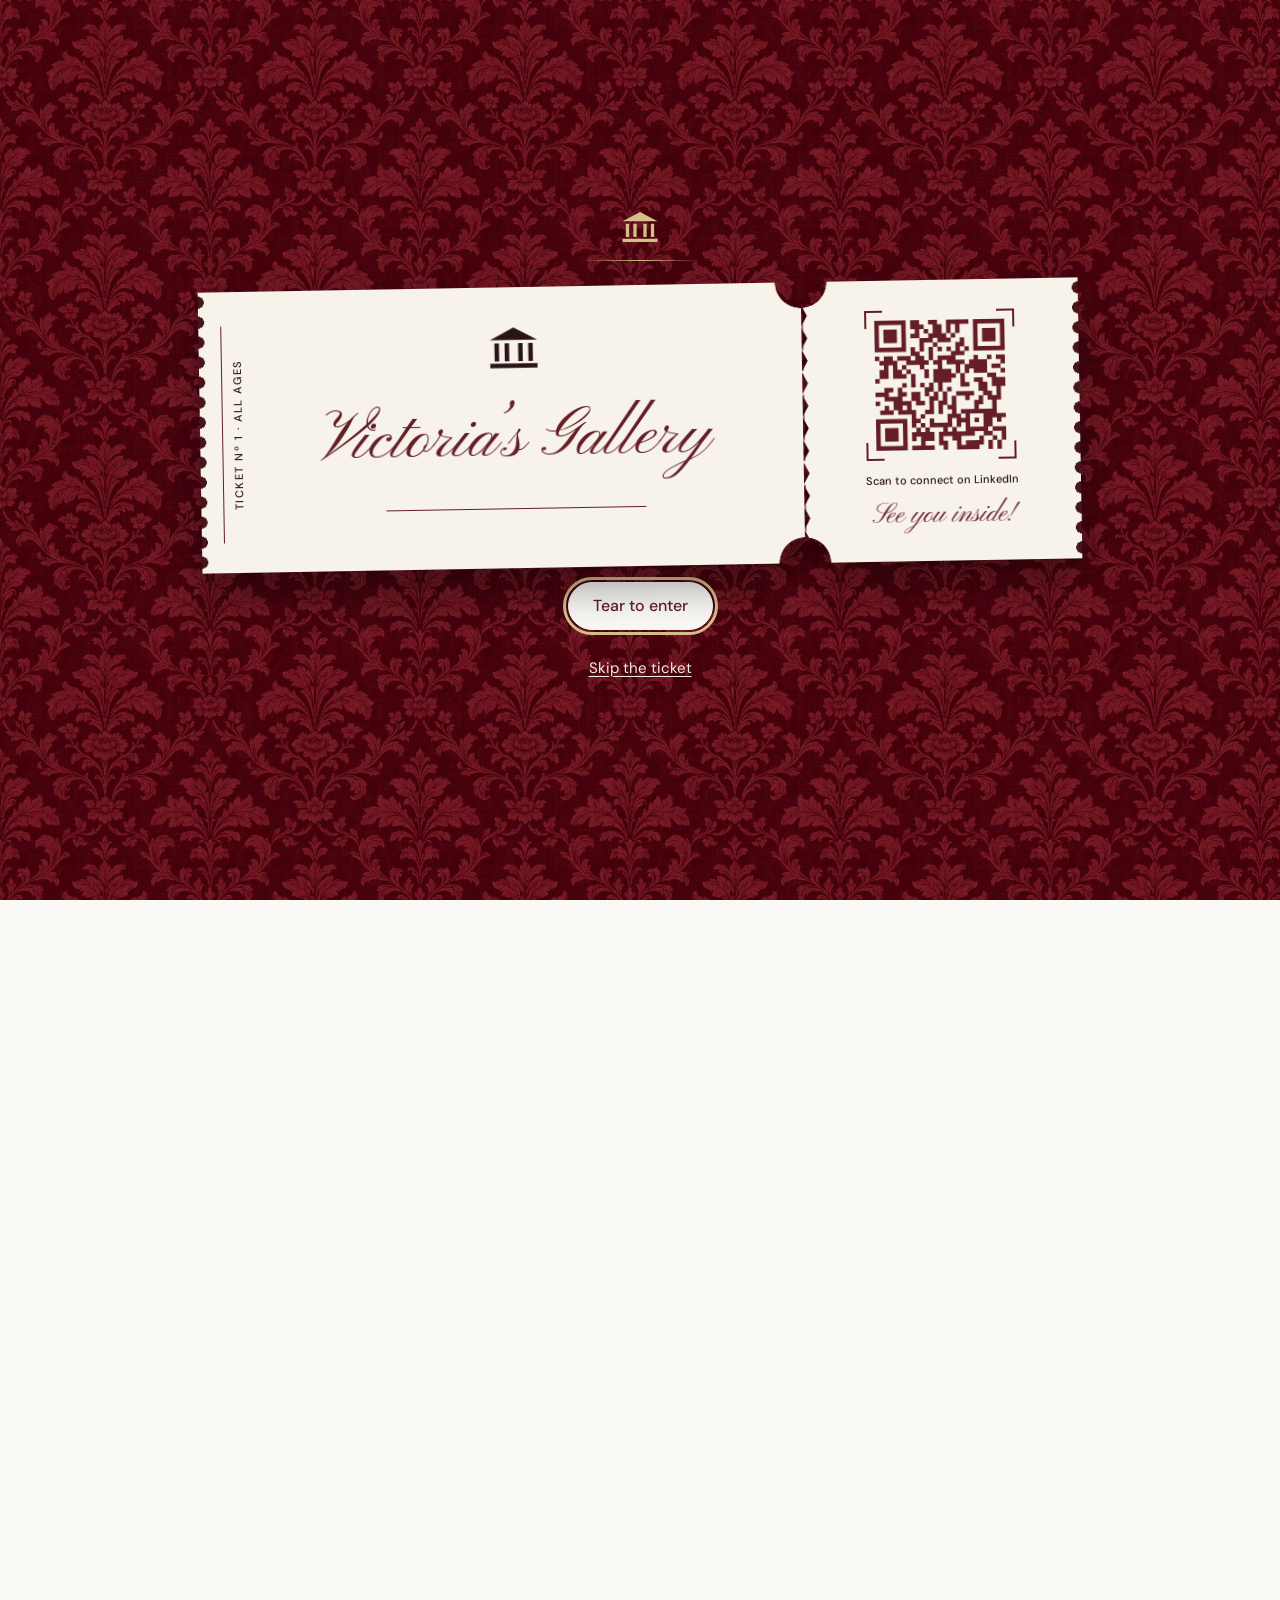
==== commit 5c0f6456: "Ticket: stub is the LinkedIn QR card on every screen; curator line and pull hint removed; the stub p" ====
--- a/index.html
+++ b/index.html
@@ -38,24 +38,16 @@
           <svg class="t-mark" viewBox="0 0 48 40" aria-hidden="true"><use href="#museum"/></svg>
           <p class="ticket-title">Victoria’s Gallery</p>
           <i class="t-rule" aria-hidden="true"></i>
-          <dl class="t-rows">
-            <div class="t-row t-row--big"><dt>Curator</dt><dd>Victoria Kayode</dd></div>
-          </dl>
         </div>
       </div>
       <div class="perf" aria-hidden="true"><i></i></div>
       <div class="stub" id="stub" role="button" tabindex="0" aria-label="Tear the ticket to enter the gallery">
-        <dl class="s-times" aria-hidden="true">
-          <div><dt>Doors open</dt><dd>Anytime</dd></div>
-          <div><dt>Gallery hours</dt><dd>24/7</dd></div>
-        </dl>
         <span class="s-qr" aria-hidden="true"><img src="assets/qr-linkedin.svg" alt="" draggable="false"></span>
         <p class="s-fine" aria-hidden="true">Scan to connect on LinkedIn</p>
         <p class="s-script" aria-hidden="true">See you inside!</p>
       </div>
     </div>
   </div>
-  <p class="tear-hint" aria-hidden="true">Pull the stub to enter <span class="nudge"></span></p>
   <button class="btn btn-primary" id="tear" type="button">Tear to enter</button>
   <a class="skip-ticket" id="skip-ticket" href="#home">Skip the ticket</a>
 </div>
--- a/css/site.css
+++ b/css/site.css
@@ -63,7 +63,6 @@
 .entrance.leaving{opacity:0;transition-delay:.2s}
 .entrance-mark{width:40px;height:34px;color:var(--gold-bright)}
 .entrance-rule{width:120px;height:1px;background:linear-gradient(90deg,transparent,var(--gold-bright),transparent);margin-bottom:8px}
-.tear-hint{font:400 15px var(--font-body);color:var(--champagne);margin-top:10px}
 .entrance .btn-primary{background:var(--parchment);color:var(--burgundy-ink);border-color:var(--parchment)}
 .skip-ticket{display:inline-flex;align-items:center;min-height:44px;color:var(--champagne);font-size:15px;text-underline-offset:3px}
 
@@ -536,43 +535,37 @@
 .tearing .stub{clip-path:polygon(6px 0,100% 0,100% 100%,6px 100%,0 96%,6px 92%,0 88%,6px 84%,0 80%,6px 76%,0 72%,6px 68%,0 64%,6px 60%,0 56%,6px 52%,0 48%,6px 44%,0 40%,6px 36%,0 32%,6px 28%,0 24%,6px 20%,0 16%,6px 12%,0 8%,6px 4%)}
 .stub.gone{transform:translate(260px,30px) rotate(12deg)!important;opacity:0}
 .ticket.leave{transform:rotate(-1deg) rotateX(12deg) scale(.96) translateY(-24px)!important;opacity:0;animation:none}
-.nudge{display:inline-block;width:8px;height:8px;margin-left:6px;border-right:1.5px solid currentColor;border-bottom:1.5px solid currentColor;transform:rotate(-45deg);animation:nudge-x 1.6s ease-in-out 3}
-@keyframes nudge-x{50%{translate:4px 0}}
-/* phones: the stub hangs below, torn downwards */
+/* phones: the same horizontal ticket, scaled down; the QR code stays on wide screens only */
 @media (max-width:719px){
-  .ticket-scene{width:min(92vw,440px)}
-  .ticket{grid-template-columns:minmax(0,1fr);grid-template-rows:auto 0 auto}
-  .ticket-main{padding:22px 18px 18px 12px;
-    -webkit-mask:radial-gradient(circle 20px at 0 100%,#0000 98%,#000),radial-gradient(circle 20px at 100% 100%,#0000 98%,#000);-webkit-mask-composite:source-in;
-    mask:radial-gradient(circle 20px at 0 100%,#0000 98%,#000),radial-gradient(circle 20px at 100% 100%,#0000 98%,#000);mask-composite:intersect}
-  .ticket-main::after{display:none}
-  .t-side{font-size:10px;padding-right:8px}
-  .t-arc text{font-size:17px}
-  .ticket .ticket-title{font-size:clamp(36px,11.5vw,50px)}
-  .t-row{gap:8px}
-  .perf{width:auto;height:0;border-left:0;border-top:2px dashed rgba(101,30,40,.55);margin:0 22px}
-  .stub{grid-template-columns:auto minmax(0,1fr);grid-template-areas:"qr times" "qr fine" "script script";align-items:center;justify-items:start;text-align:left;gap:6px 16px;padding:20px 22px 18px;transform-origin:50% 0;
-    -webkit-mask:radial-gradient(circle 20px at 0 0,#0000 98%,#000),radial-gradient(circle 20px at 100% 0,#0000 98%,#000);-webkit-mask-composite:source-in;
-    mask:radial-gradient(circle 20px at 0 0,#0000 98%,#000),radial-gradient(circle 20px at 100% 0,#0000 98%,#000);mask-composite:intersect}
-  .stub::after{display:none}
-  .s-qr{grid-area:qr;width:92px}
-  .s-times{grid-area:times}
-  .s-fine{grid-area:fine}
-  .s-script{grid-area:script;justify-self:center}
-  .tearing .stub{clip-path:polygon(0 6px,4% 0,8% 6px,12% 0,16% 6px,20% 0,24% 6px,28% 0,32% 6px,36% 0,40% 6px,44% 0,48% 6px,52% 0,56% 6px,60% 0,64% 6px,68% 0,72% 6px,76% 0,80% 6px,84% 0,88% 6px,92% 0,96% 6px,100% 0,100% 100%,0 100%)}
-  .stub.gone{transform:translate(30px,260px) rotate(12deg)!important}
-  .nudge{transform:rotate(45deg);animation-name:nudge-y}
-}
-@keyframes nudge-y{50%{translate:0 4px}}
+  .ticket-scene{width:min(94vw,520px)}
+  .ticket{grid-template-columns:minmax(0,1fr) 0 minmax(0,.48fr)}
+  .ticket-main{gap:8px;padding:18px 12px 16px 9px;
+    -webkit-mask:radial-gradient(circle 15px at 100% 0,#0000 98%,#000),radial-gradient(circle 15px at 100% 100%,#0000 98%,#000);-webkit-mask-composite:source-in;
+    mask:radial-gradient(circle 15px at 100% 0,#0000 98%,#000),radial-gradient(circle 15px at 100% 100%,#0000 98%,#000);mask-composite:intersect}
+  .stub{gap:6px;padding:16px 10px 14px 12px;
+    -webkit-mask:radial-gradient(circle 15px at 0 0,#0000 98%,#000),radial-gradient(circle 15px at 0 100%,#0000 98%,#000);-webkit-mask-composite:source-in;
+    mask:radial-gradient(circle 15px at 0 0,#0000 98%,#000),radial-gradient(circle 15px at 0 100%,#0000 98%,#000);mask-composite:intersect}
+  .ticket-main::after,.stub::after{width:5px;background:radial-gradient(circle 4px at 0 50%,var(--wall-deep) 98%,#0000) 0 0/5px 13px repeat-y}
+  .t-side{font-size:7.5px;letter-spacing:.12em;padding:2px 6px 2px 0;border-right-width:1px}
+  .t-mark{width:26px;margin:0 0 2px}
+  .ticket .ticket-title{font-size:clamp(24px,7.6vw,36px)}
+  .t-rule{height:1px;margin:2px 0 10px}
+  .t-row{gap:6px;padding-left:12px}
+  .t-row::before{width:5px;height:5px;left:1px}
+  .t-row dt{font-size:8.5px;letter-spacing:.08em}
+  .t-row--big dd{font-size:clamp(15px,4.6vw,21px)}
+  .perf{margin:14px 0;border-left-width:1.5px}
+  .s-times div{flex-direction:column;align-items:flex-start;gap:1px;padding:4px 0}
+  .s-times div:first-child{border-bottom-width:1px}
+  .s-times dt{font-size:8px;letter-spacing:.08em}
+  .s-times dd{font-size:12px}
+  .s-script{font-size:clamp(17px,5.2vw,23px);margin-top:2px}
+  .stub.gone{transform:translate(160px,20px) rotate(12deg)!important}
+}
 /* phones: keep the whole ticket and its buttons on screen; scroll rather than crop if a screen is very short */
 .entrance{justify-content:safe center;overflow-y:auto}
 @media (max-width:719px){
   .entrance{gap:10px;padding-top:calc(16px + env(safe-area-inset-top,0px))}
-  .entrance-mark,.entrance-rule{display:none}
-  .t-arc text{font-size:14px;letter-spacing:.14em}
-  .t-arc{width:min(100%,300px)}
-  .t-row--big dd{font-size:clamp(22px,7vw,30px)}
-  .tear-hint{margin-top:4px}
 }
 /* fewer words: the title and curator line carry the ticket */
 .t-side{justify-content:center}
@@ -580,3 +573,15 @@
 .t-rule{margin:4px 0 clamp(14px,2vw,22px)}
 .t-rows{max-width:460px}
 .t-row--big{border-bottom:0;padding-bottom:0}
+
+/* the stub is now the LinkedIn card: QR code, caption, sign-off */
+.t-rule{margin-bottom:0}
+.s-qr{width:clamp(110px,15vw,150px)}
+@media (max-width:719px){.s-qr{width:clamp(70px,20vw,96px);padding:7px;background-size:12px 1.5px,1.5px 12px,12px 1.5px,1.5px 12px,12px 1.5px,1.5px 12px,12px 1.5px,1.5px 12px}
+  .s-fine{font-size:8.5px;line-height:1.3}}
+/* the pull cue: the stub peels open a little along the perforation, then settles back, to show how to tear it */
+.ticket.peek .stub{animation:peek 1.5s cubic-bezier(.45,0,.25,1) 2;clip-path:polygon(6px 0,100% 0,100% 100%,6px 100%,0 96%,6px 92%,0 88%,6px 84%,0 80%,6px 76%,0 72%,6px 68%,0 64%,6px 60%,0 56%,6px 52%,0 48%,6px 44%,0 40%,6px 36%,0 32%,6px 28%,0 24%,6px 20%,0 16%,6px 12%,0 8%,6px 4%)}
+.ticket.peek .perf{animation:peek-perf 1.5s ease-in-out 2}
+@keyframes peek{0%,18%,100%{transform:none}45%,62%{transform:translate(18px,3px) rotate(4deg)}}
+@keyframes peek-perf{0%,18%,100%{opacity:1}45%,62%{opacity:0}}
+@media (prefers-reduced-motion:reduce){.ticket.peek .stub,.ticket.peek .perf{animation:none;clip-path:none}}
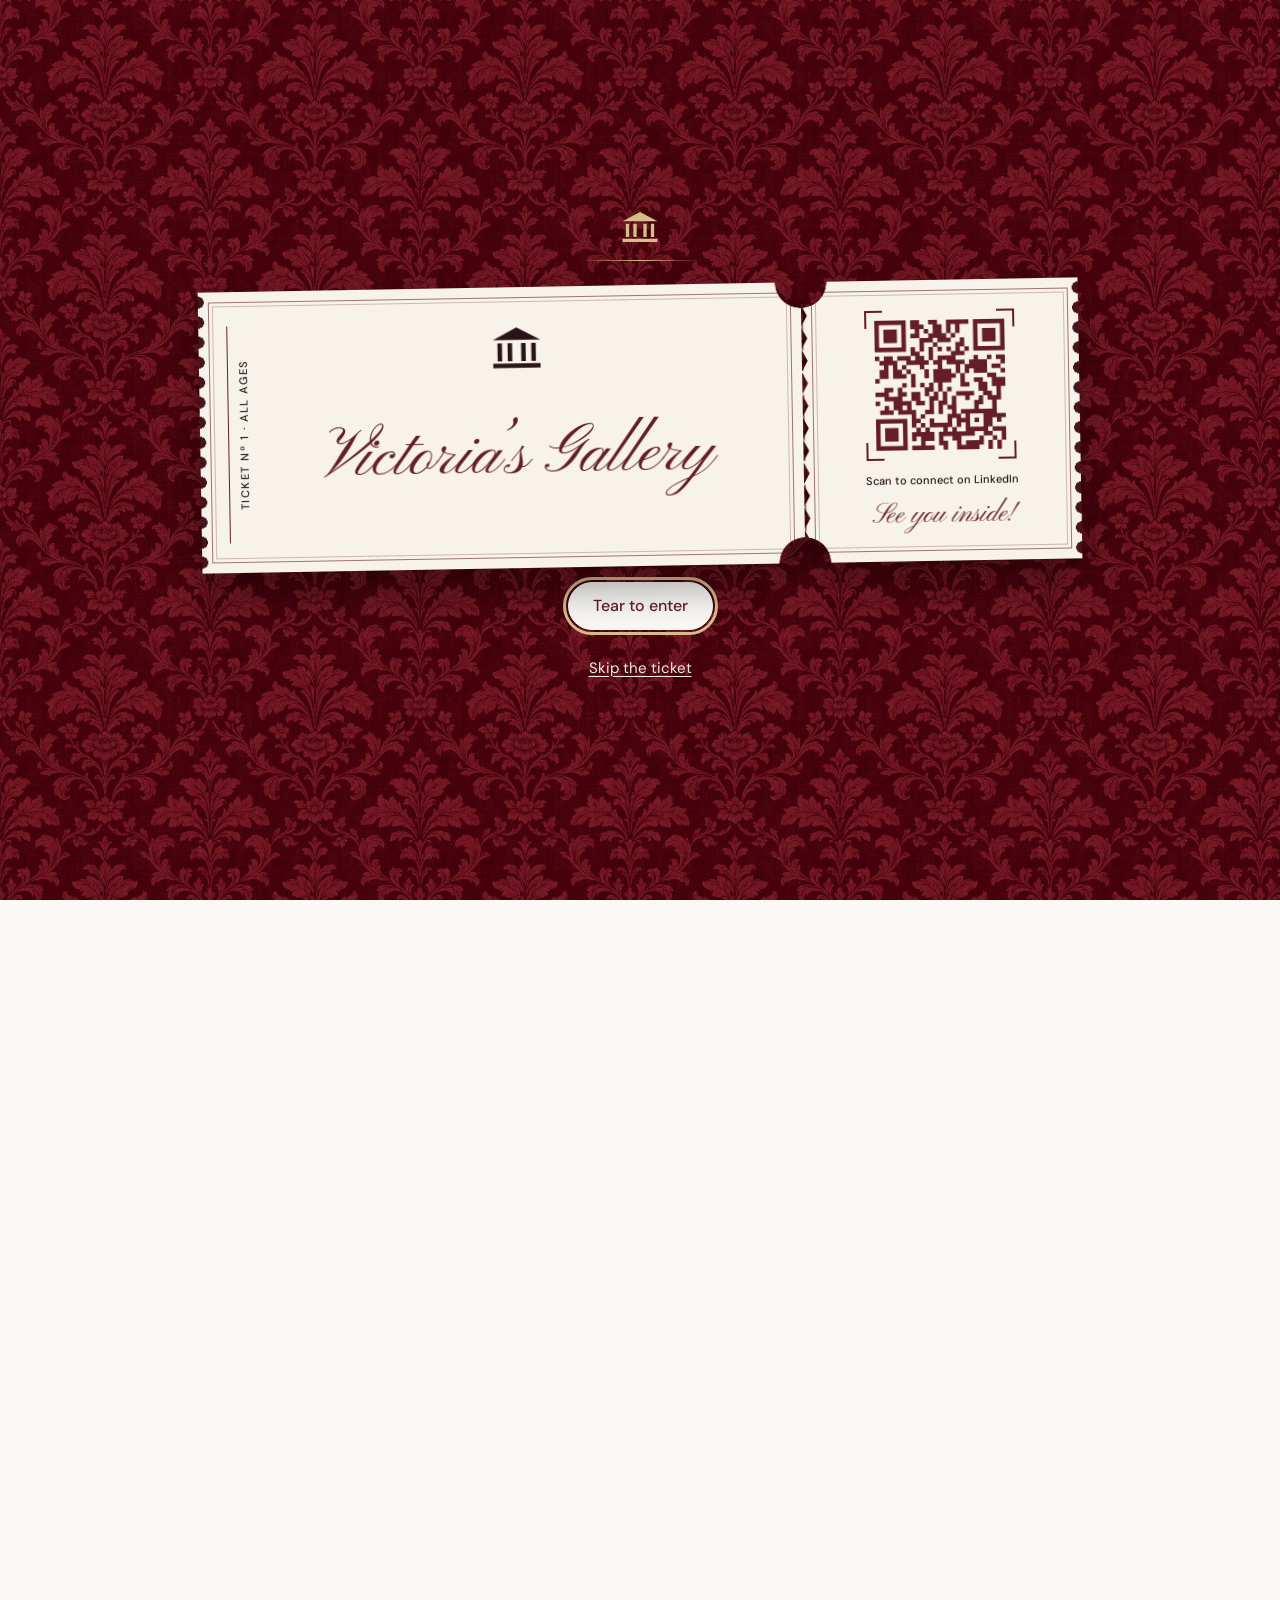
==== commit 5a74621d: "Ticket: line under the title removed; inset double-rule border on the ticket and stub, after her ref" ====
--- a/index.html
+++ b/index.html
@@ -37,7 +37,6 @@
         <div class="t-body">
           <svg class="t-mark" viewBox="0 0 48 40" aria-hidden="true"><use href="#museum"/></svg>
           <p class="ticket-title">Victoria’s Gallery</p>
-          <i class="t-rule" aria-hidden="true"></i>
         </div>
       </div>
       <div class="perf" aria-hidden="true"><i></i></div>
--- a/css/site.css
+++ b/css/site.css
@@ -585,3 +585,8 @@
 @keyframes peek{0%,18%,100%{transform:none}45%,62%{transform:translate(18px,3px) rotate(4deg)}}
 @keyframes peek-perf{0%,18%,100%{opacity:1}45%,62%{opacity:0}}
 @media (prefers-reduced-motion:reduce){.ticket.peek .stub,.ticket.peek .perf{animation:none;clip-path:none}}
+/* an inset double rule around each part of the ticket, like a mounted print; the notches cut through it */
+.ticket-main::before,.stub::before{content:"";position:absolute;inset:10px;pointer-events:none;border:1px solid rgba(101,30,40,.6);box-shadow:inset 0 0 0 3px var(--paper),inset 0 0 0 4px rgba(101,30,40,.28)}
+.ticket-main{padding-left:clamp(20px,2.6vw,28px)}
+@media (max-width:719px){.ticket-main::before,.stub::before{inset:6px;box-shadow:inset 0 0 0 2px var(--paper),inset 0 0 0 2.5px rgba(101,30,40,.28)}
+  .ticket-main{padding-left:14px;padding-top:20px;padding-bottom:18px}.stub{padding:18px 12px 16px 14px}}
